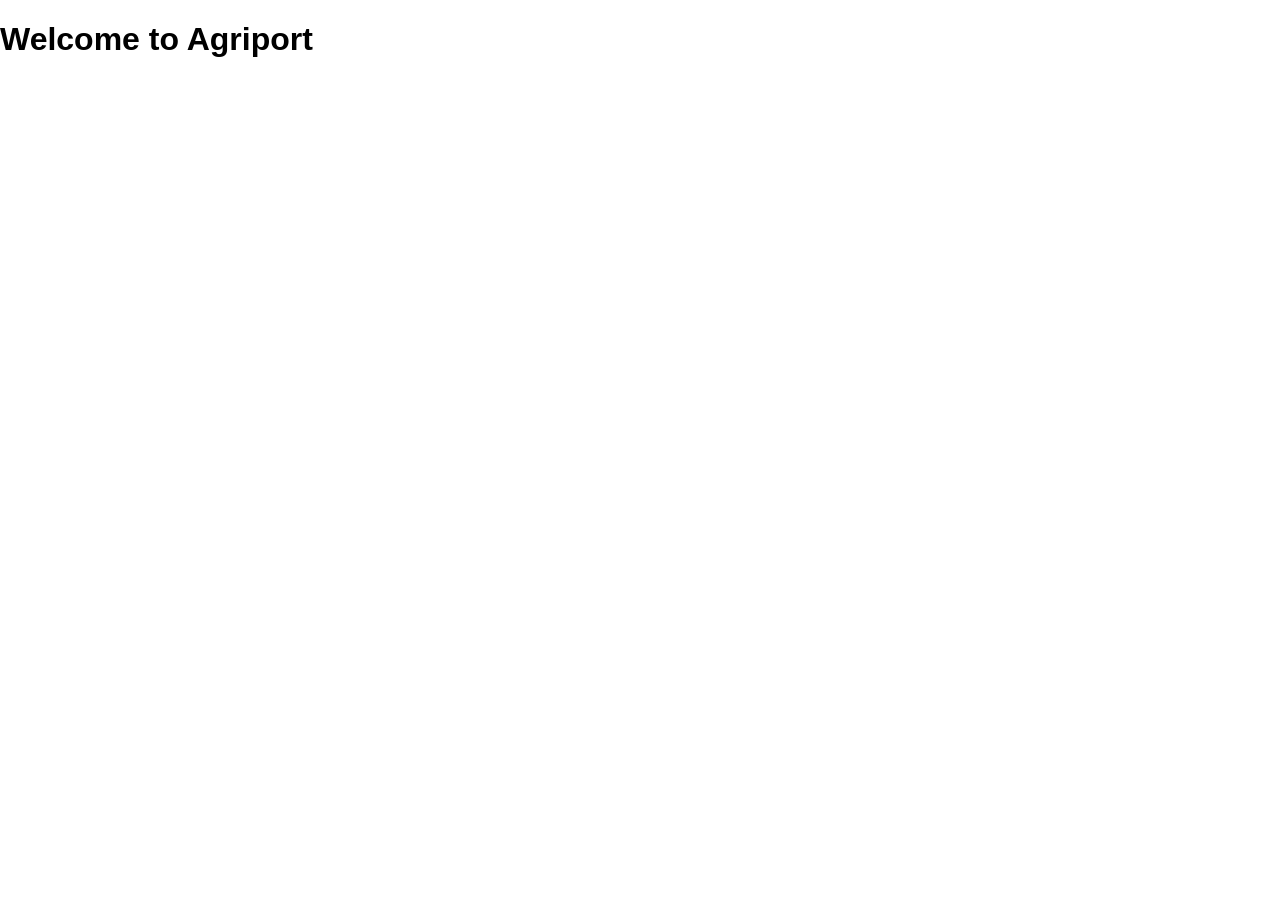
==== agriport-website/index.html @ f909845c "feat: add agriport website starter scaffold Co-authored-by: RohithSDE-dev <228146261+RohithSDE-dev@u" ====
<!doctype html>
<html lang="en">
  <head>
    <meta charset="UTF-8" />
    <meta name="viewport" content="width=device-width, initial-scale=1.0" />
    <title>Agriport Website</title>
    <link rel="stylesheet" href="css/styles.css" />
  </head>
  <body>
    <main>
      <h1>Welcome to Agriport</h1>
    </main>
    <script src="js/main.js"></script>
  </body>
</html>
---- agriport-website/css/styles.css ----
body {
  margin: 0;
  font-family: Arial, sans-serif;
}
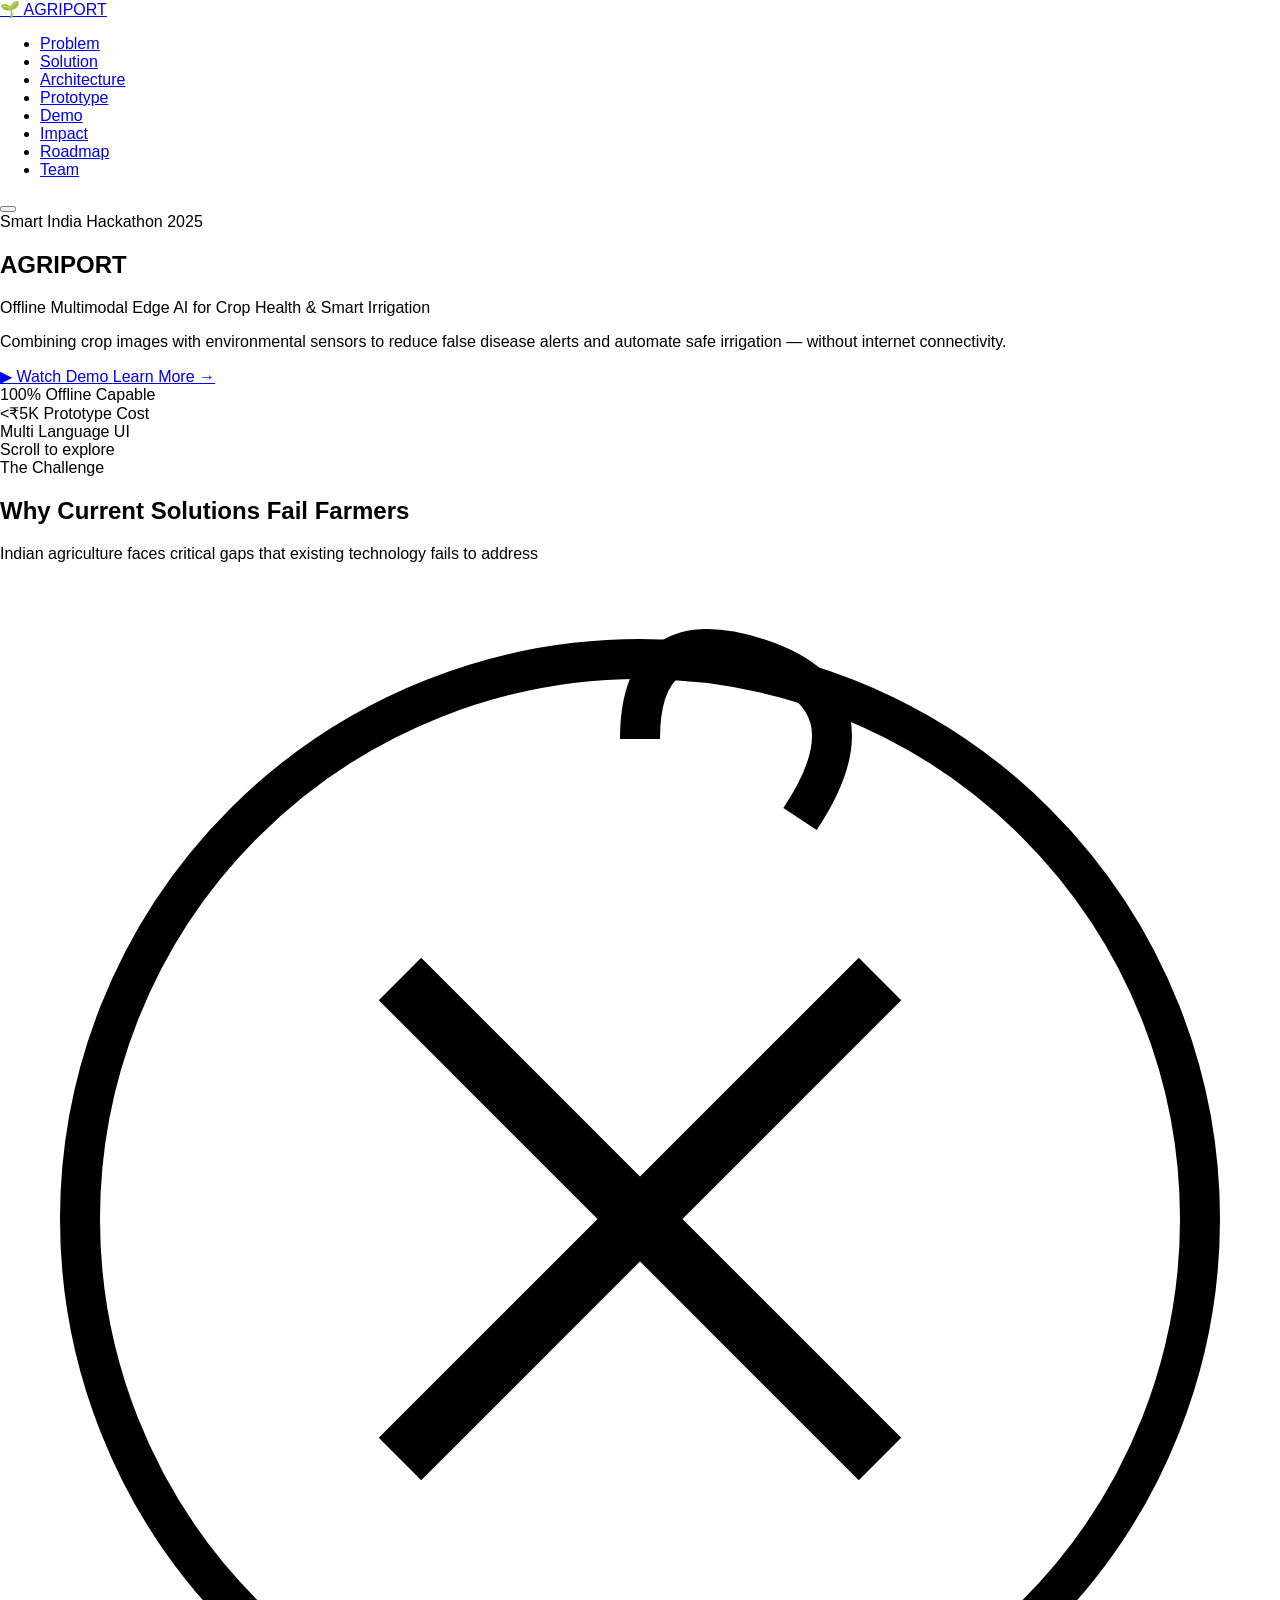
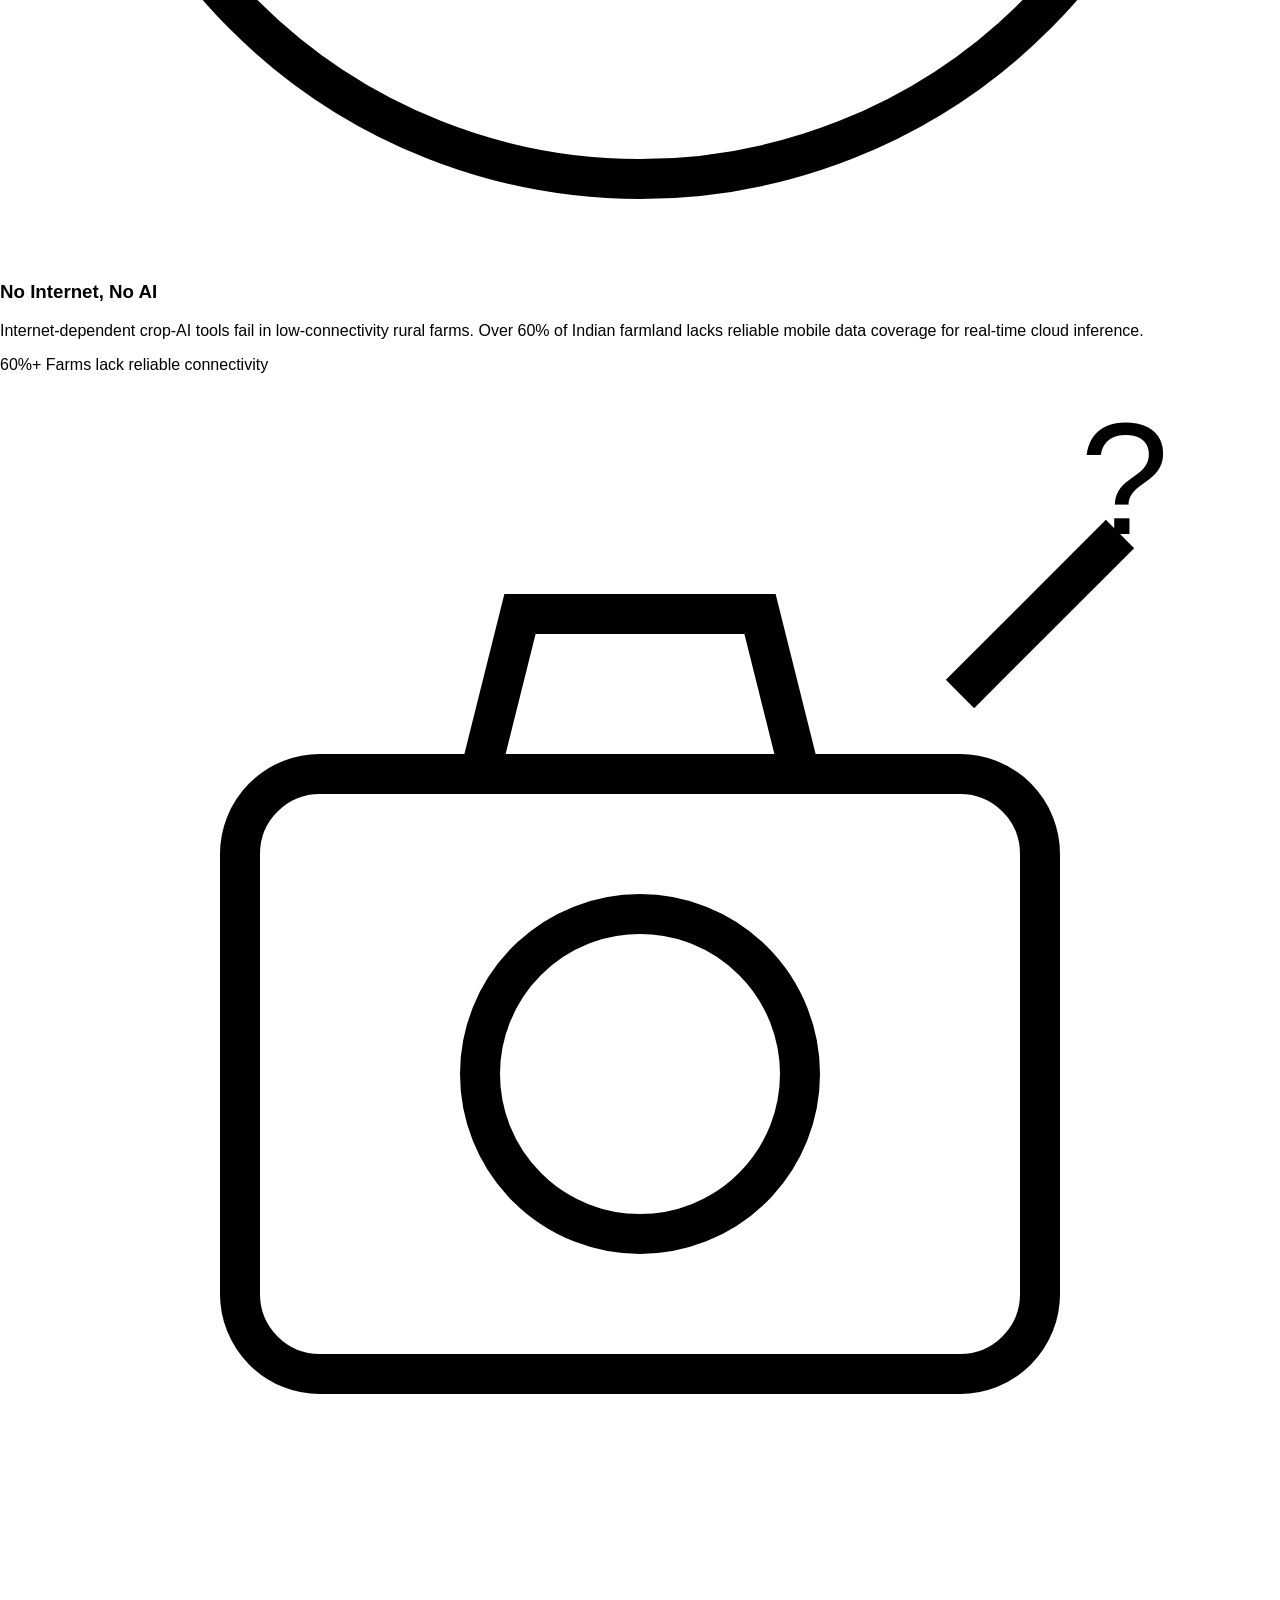
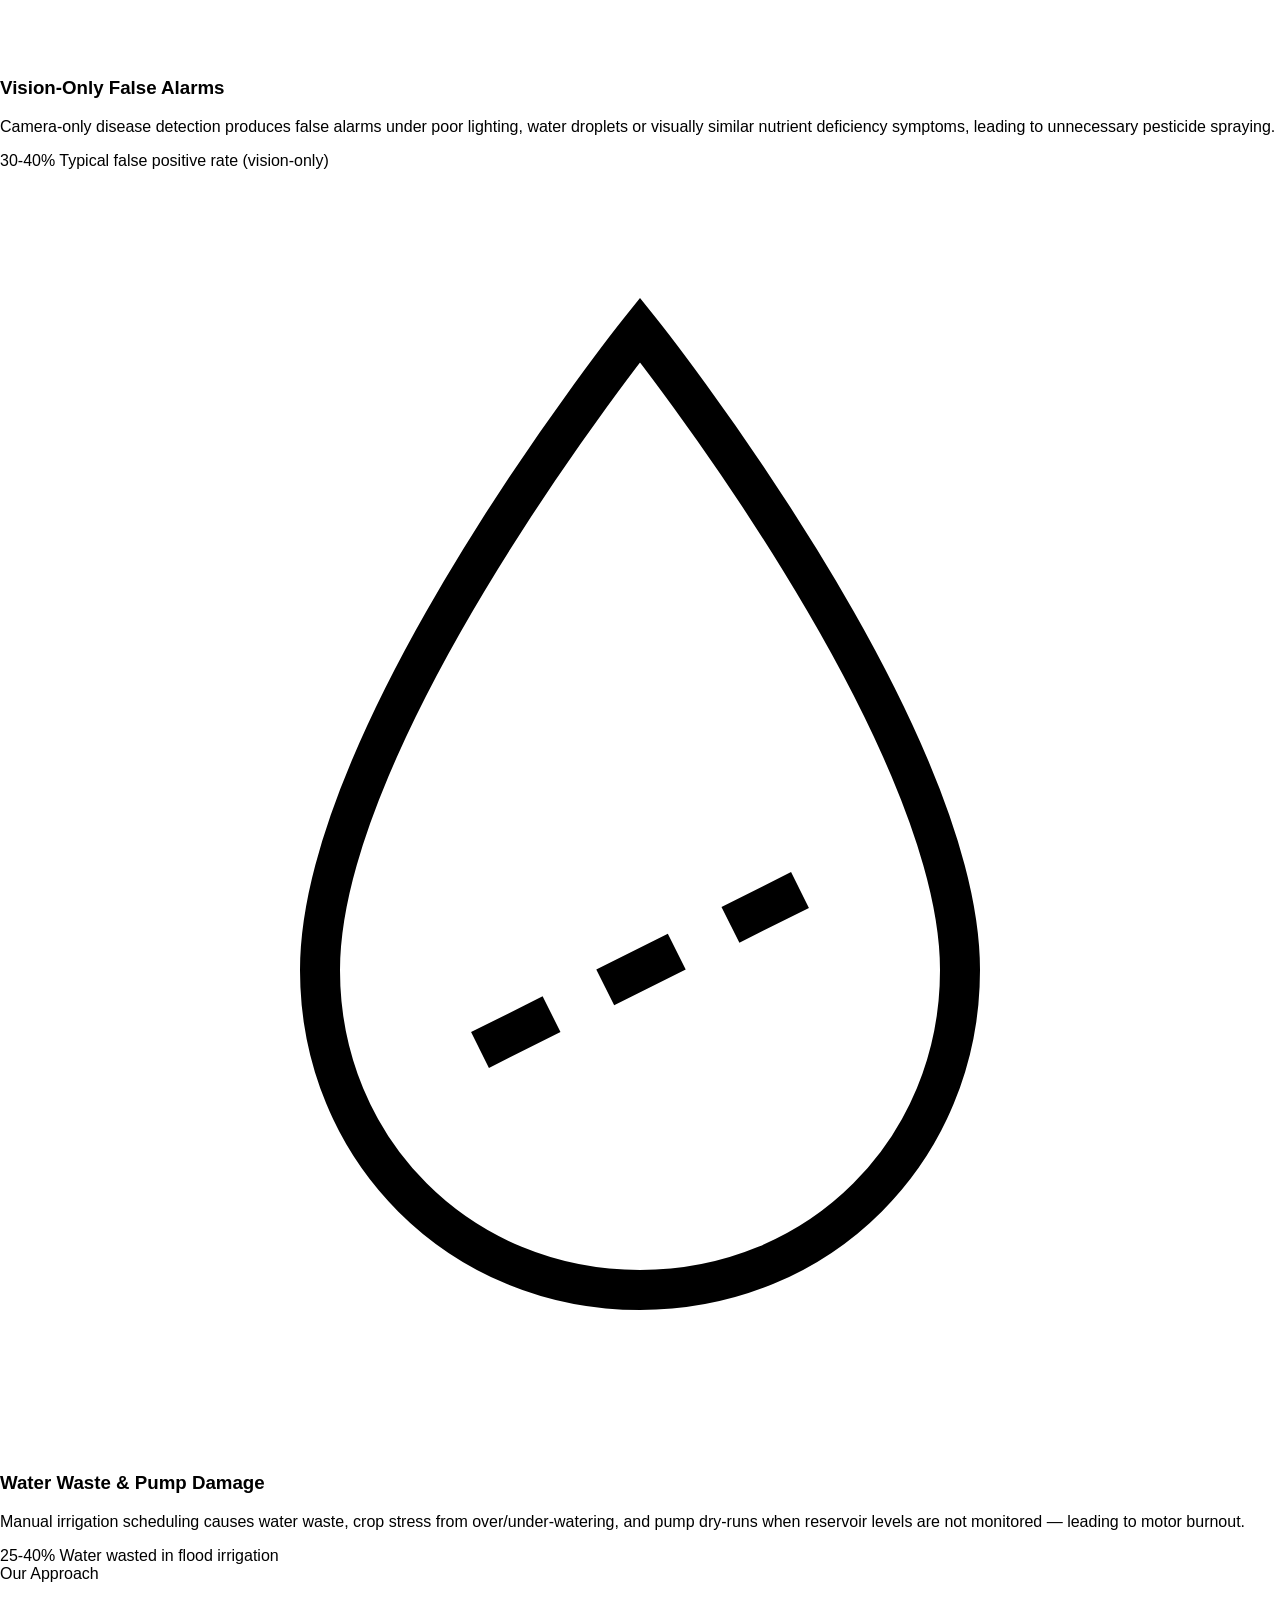
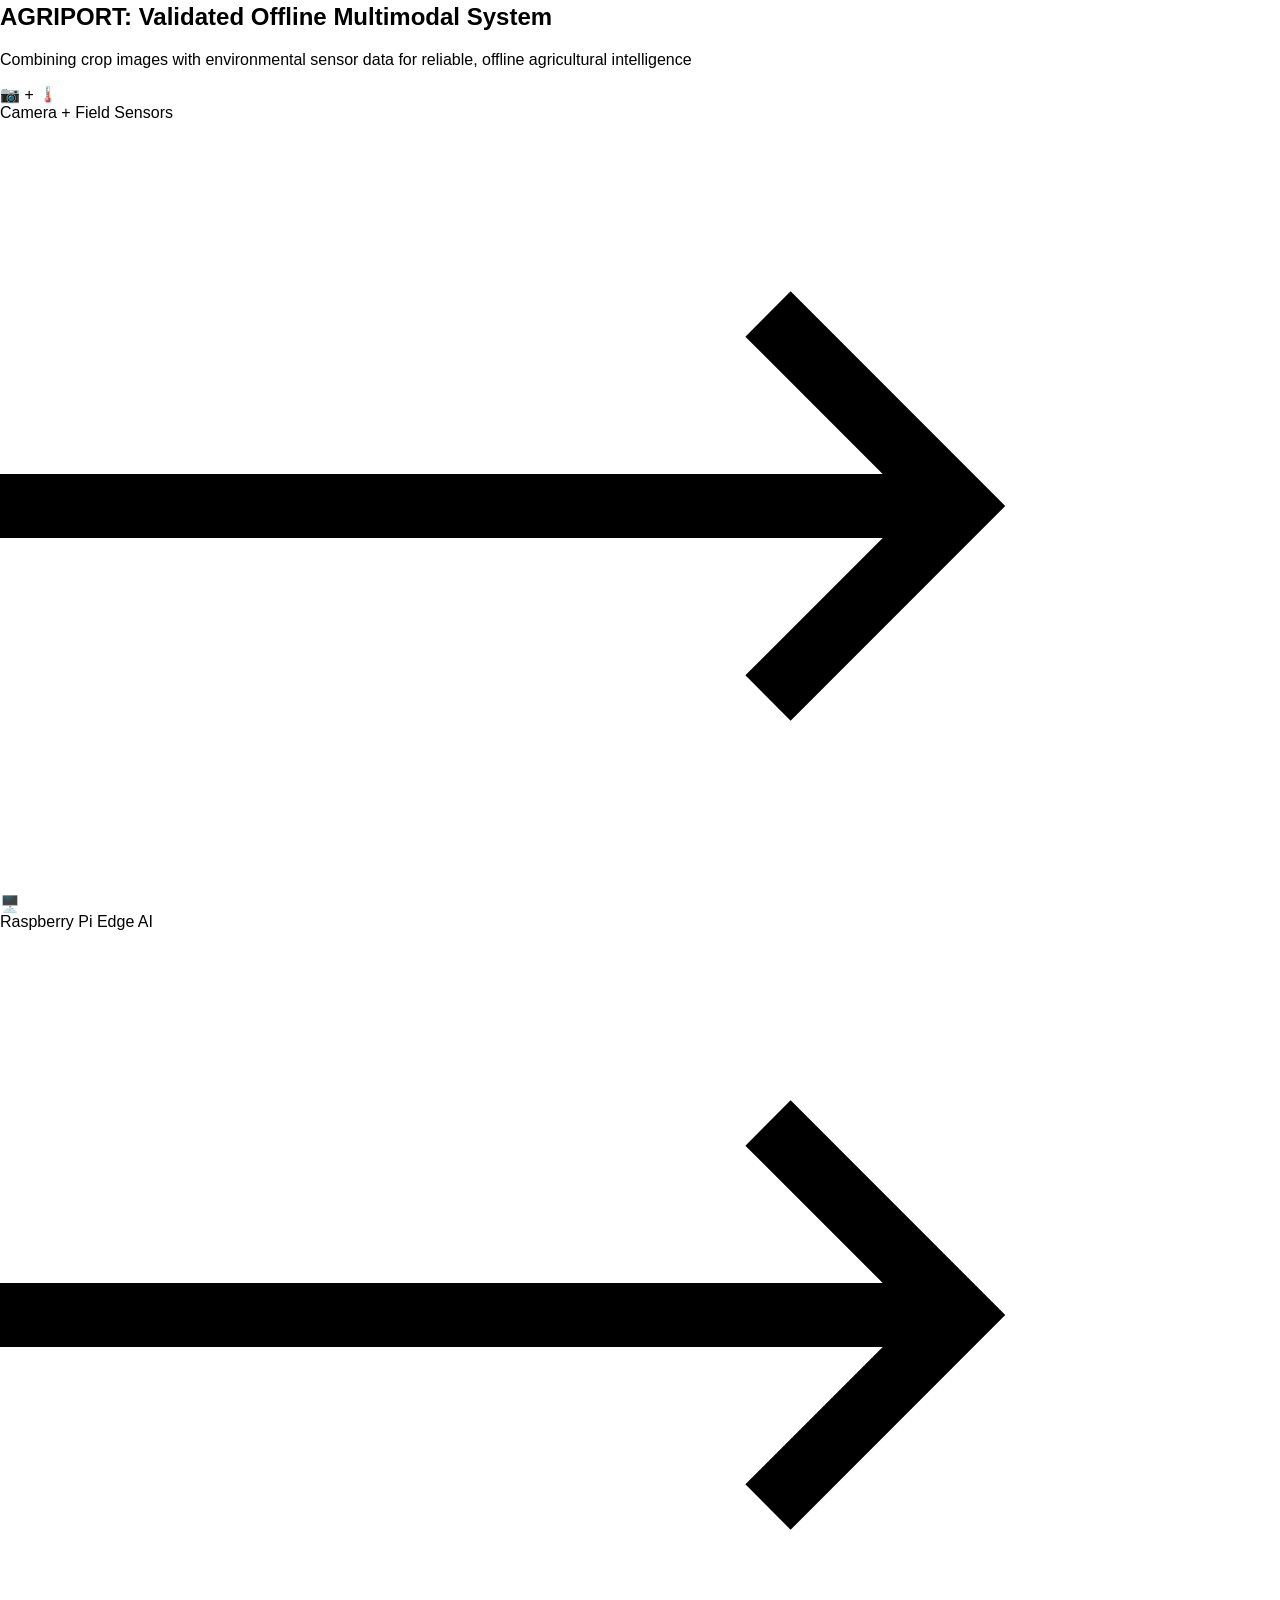
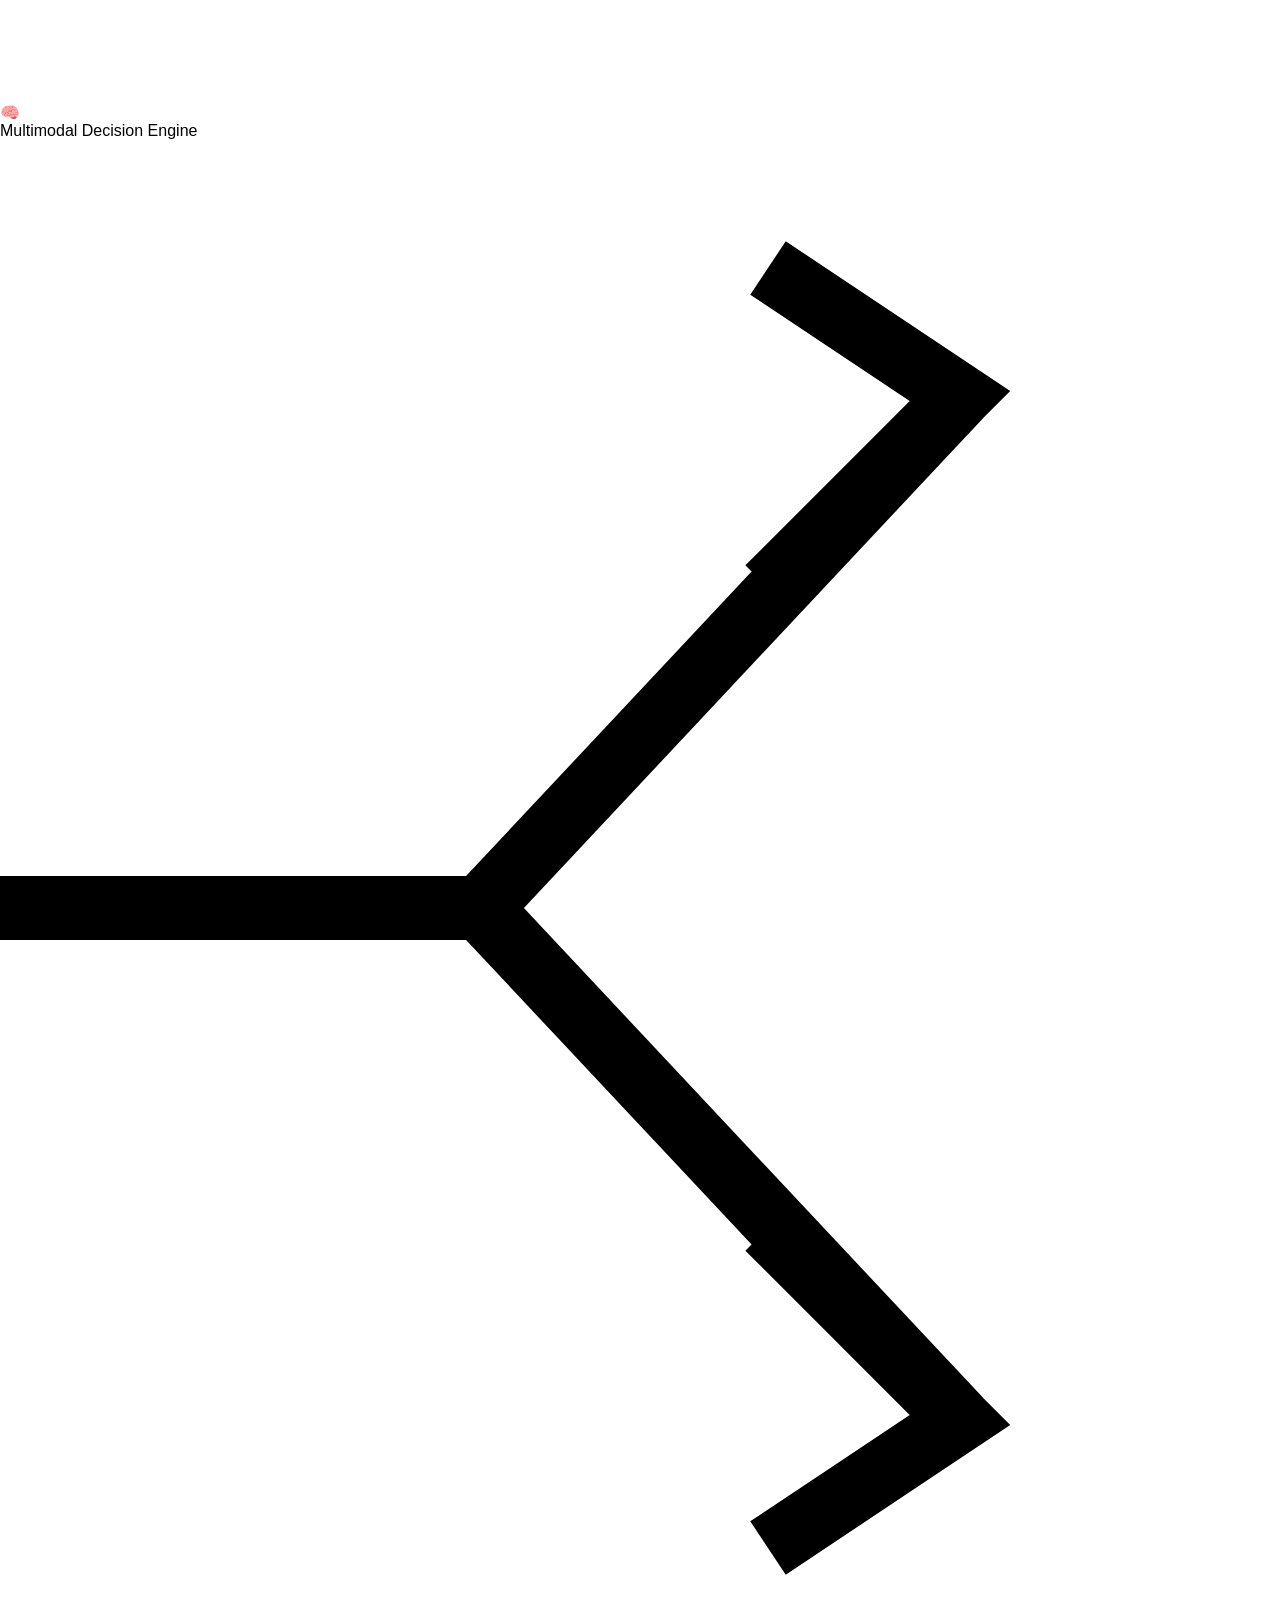
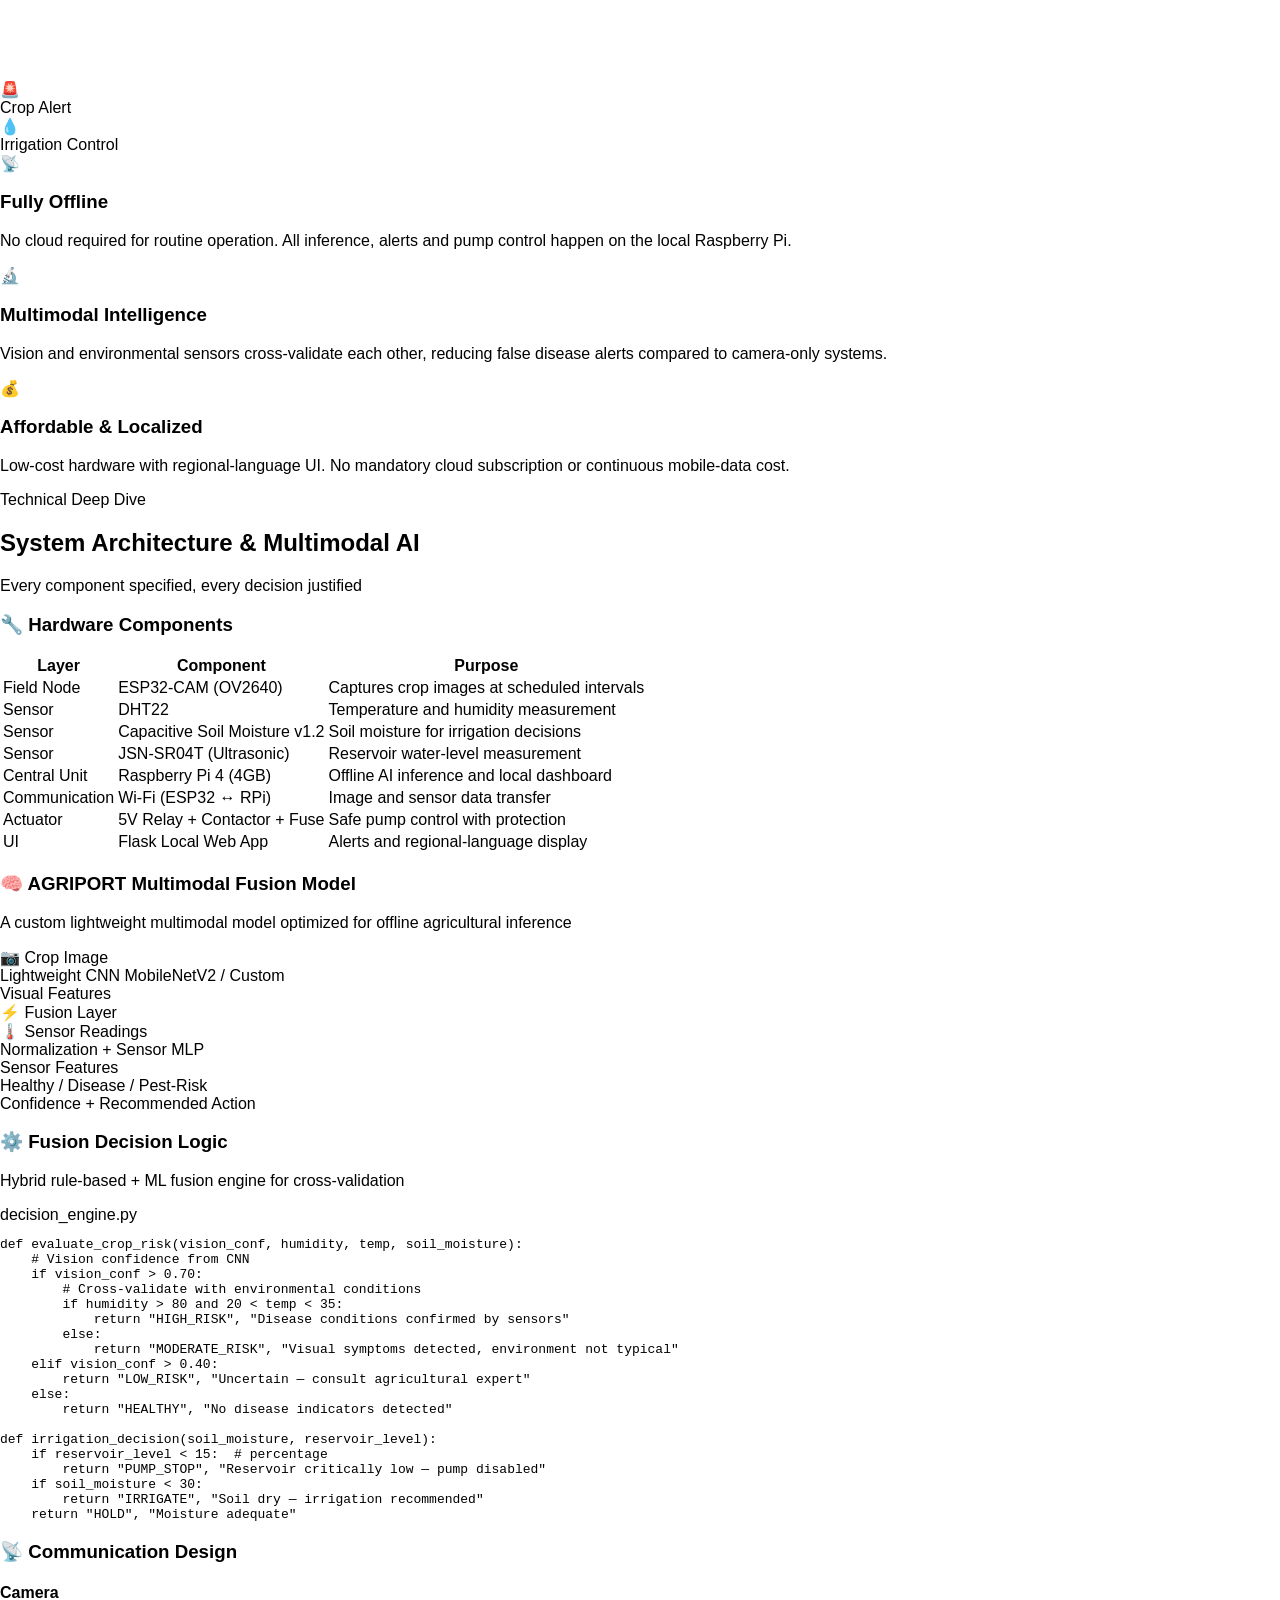
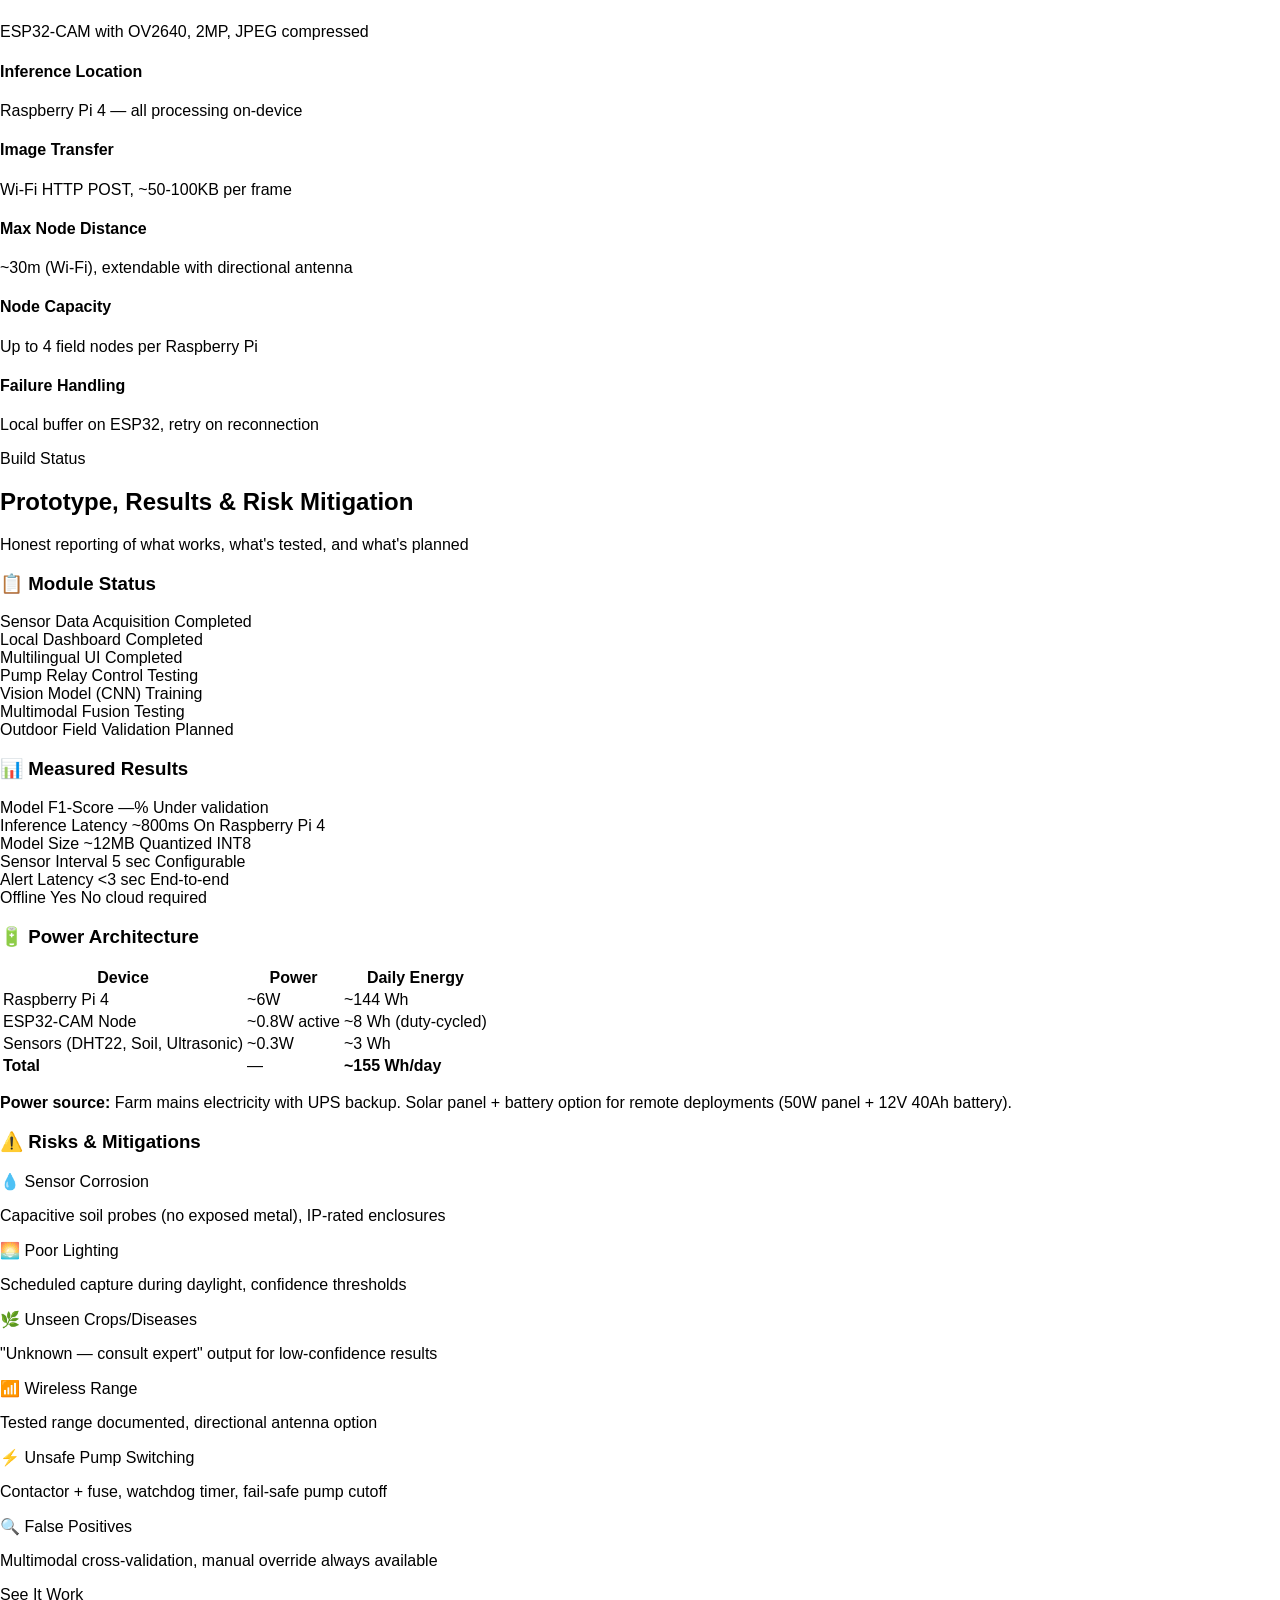
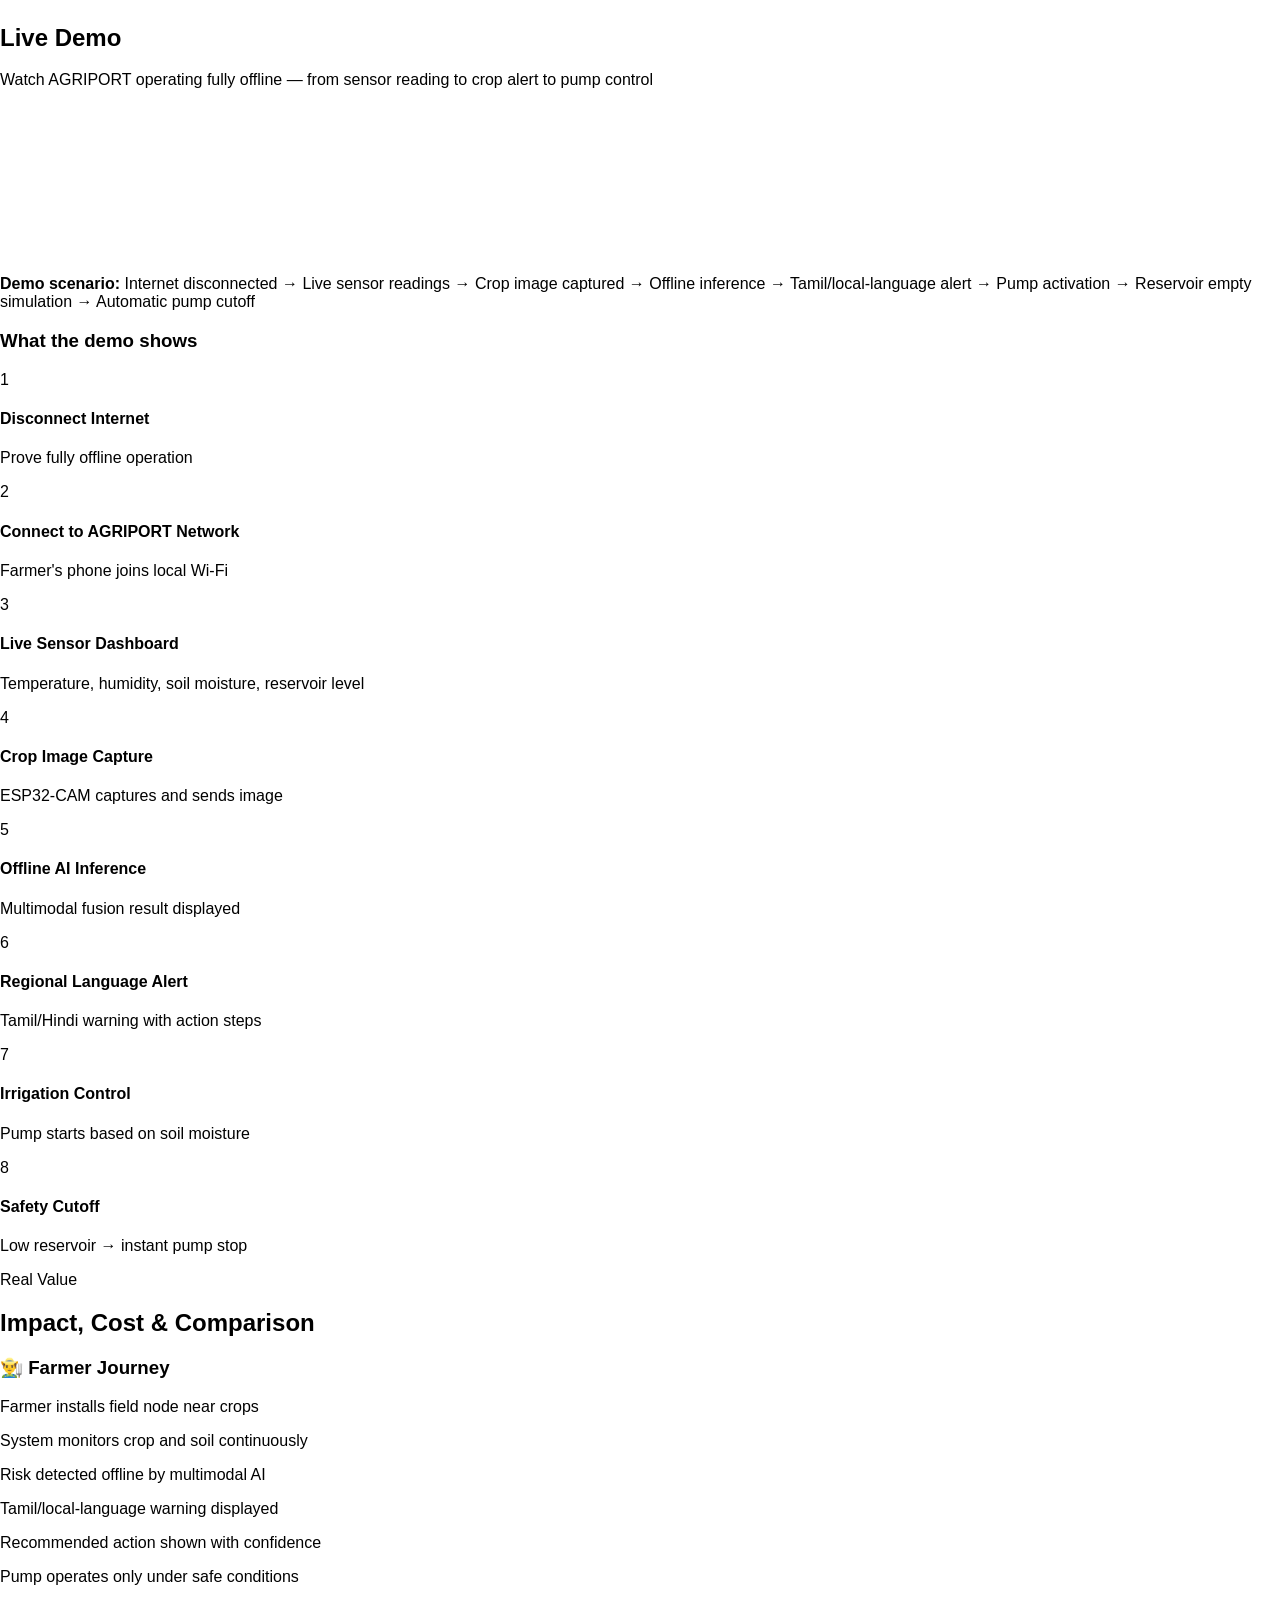
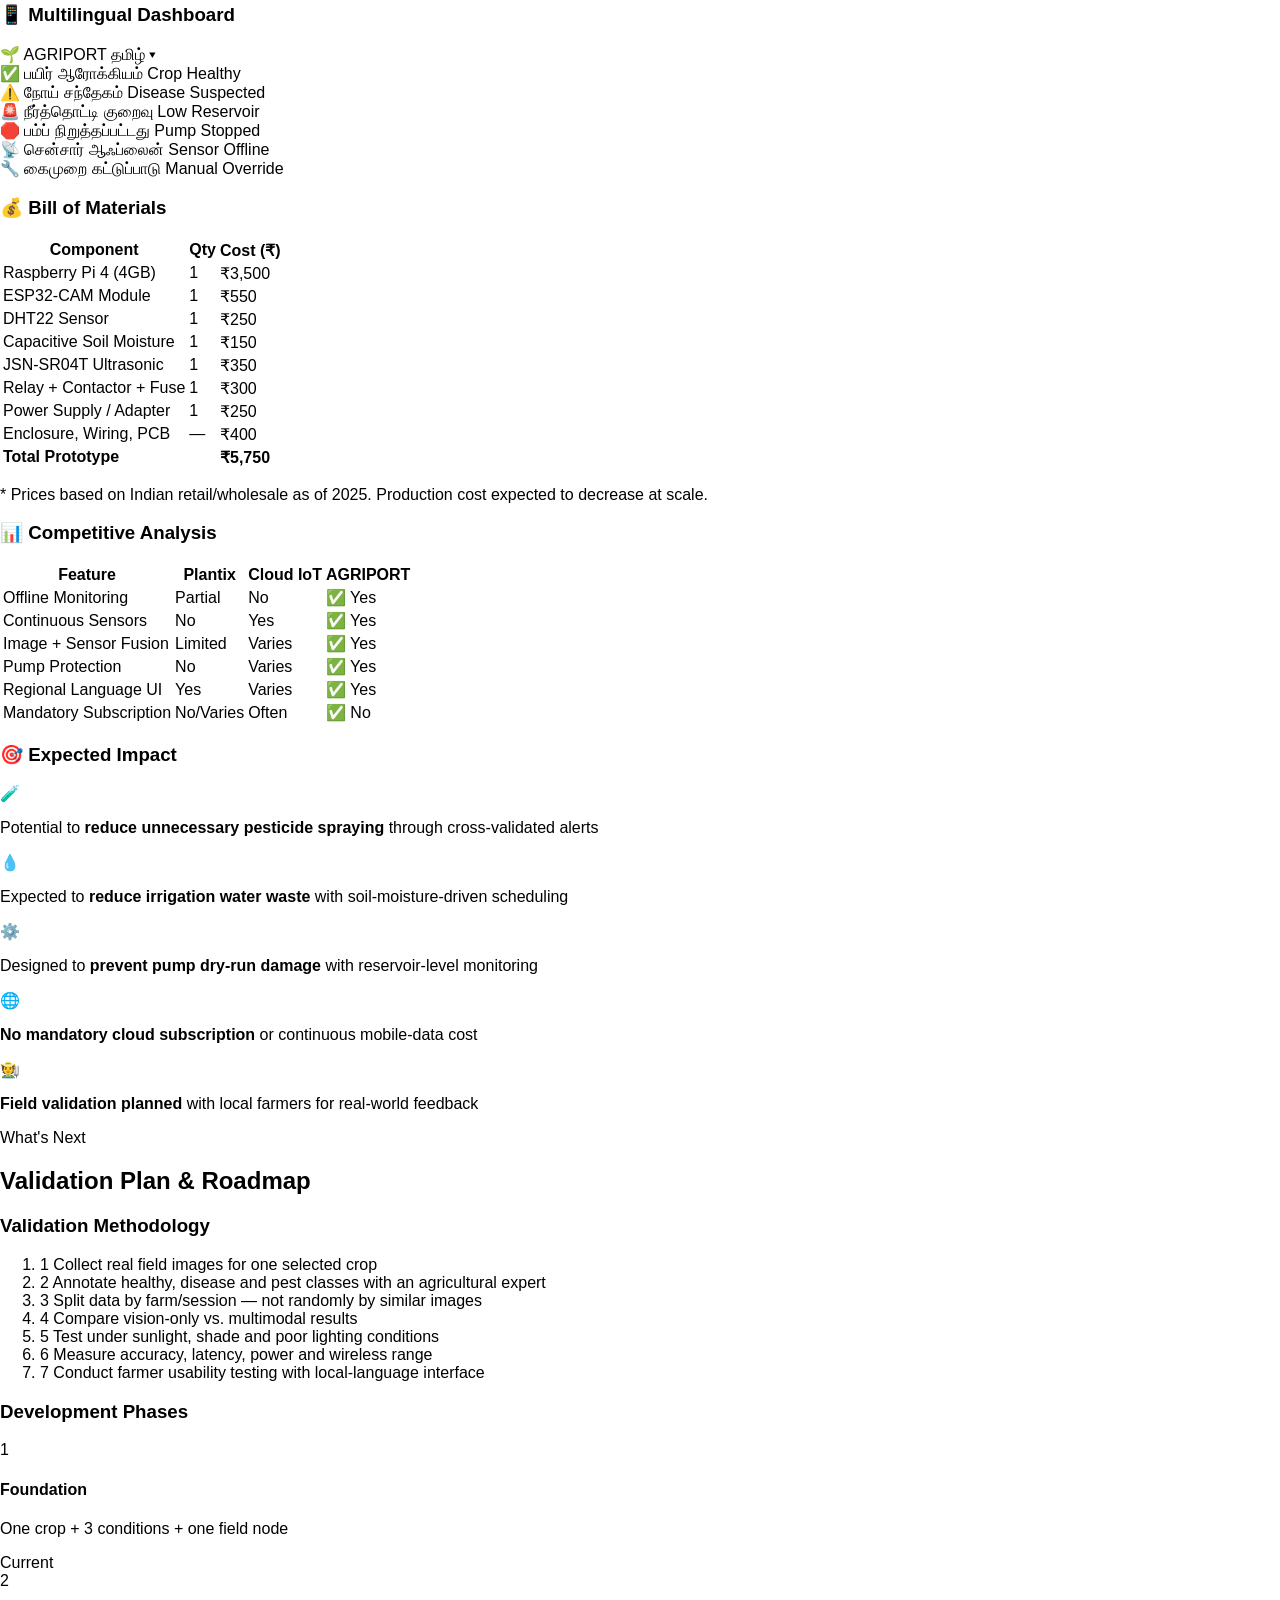
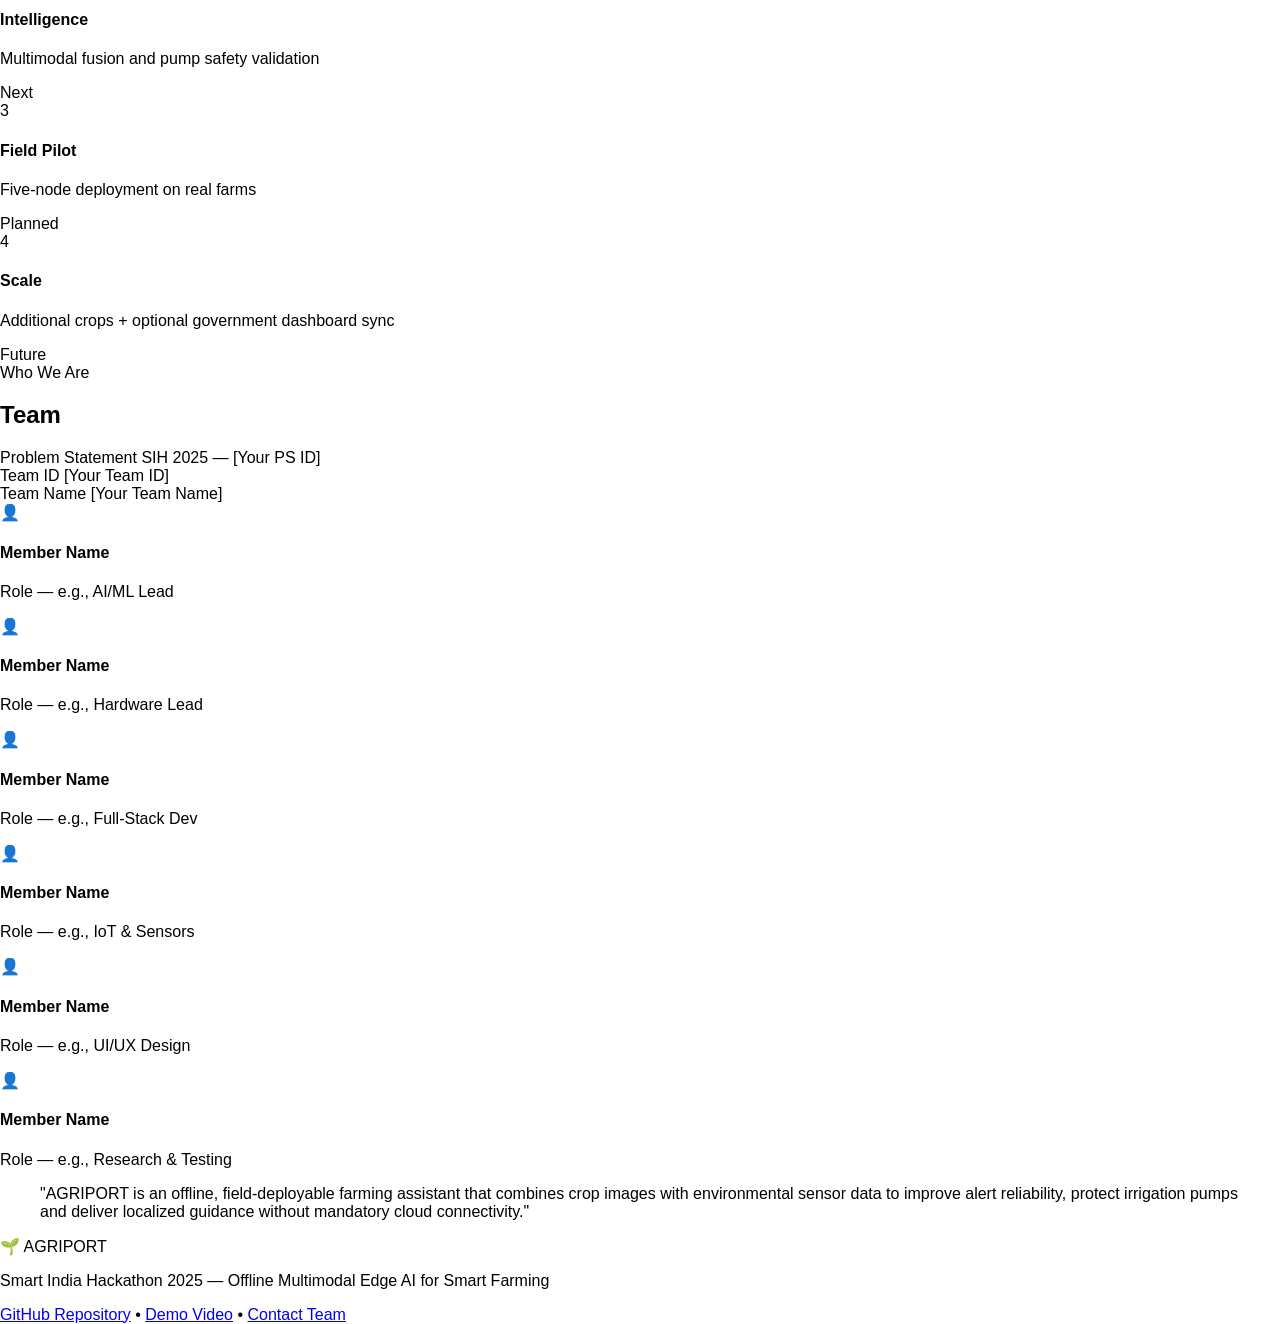
==== commit 8820f00b: "Update index.html" ====
--- a/agriport-website/index.html
+++ b/agriport-website/index.html
@@ -1,15 +1,1179 @@
-<!doctype html>
-<html lang="en">
-  <head>
-    <meta charset="UTF-8" />
-    <meta name="viewport" content="width=device-width, initial-scale=1.0" />
-    <title>Agriport Website</title>
-    <link rel="stylesheet" href="css/styles.css" />
-  </head>
-  <body>
-    <main>
-      <h1>Welcome to Agriport</h1>
-    </main>
-    <script src="js/main.js"></script>
-  </body>
-</html>
+<!DOCTYPE html>
+<html lang="en">
+<head>
+    <meta charset="UTF-8">
+    <meta name="viewport" content="width=device-width, initial-scale=1.0">
+    <title>AGRIPORT — Offline Multimodal Edge AI for Smart Farming</title>
+    <link rel="stylesheet" href="css/styles.css">
+    <link rel="preconnect" href="https://fonts.googleapis.com">
+    <link href="https://fonts.googleapis.com/css2?family=Inter:wght@300;400;500;600;700;800;900&family=JetBrains+Mono:wght@400;500;600&display=swap" rel="stylesheet">
+</head>
+<body>
+
+    <!-- ==================== NAVIGATION ==================== -->
+    <nav class="navbar" id="navbar">
+        <div class="nav-container">
+            <a href="#hero" class="nav-logo">
+                <span class="logo-icon">🌱</span>
+                <span class="logo-text">AGRIPORT</span>
+            </a>
+            <ul class="nav-links" id="navLinks">
+                <li><a href="#problem">Problem</a></li>
+                <li><a href="#solution">Solution</a></li>
+                <li><a href="#architecture">Architecture</a></li>
+                <li><a href="#prototype">Prototype</a></li>
+                <li><a href="#demo">Demo</a></li>
+                <li><a href="#impact">Impact</a></li>
+                <li><a href="#roadmap">Roadmap</a></li>
+                <li><a href="#team">Team</a></li>
+            </ul>
+            <button class="nav-toggle" id="navToggle" aria-label="Toggle menu">
+                <span></span>
+                <span></span>
+                <span></span>
+            </button>
+        </div>
+    </nav>
+
+    <!-- ==================== HERO ==================== -->
+    <section class="hero" id="hero">
+        <div class="hero-bg-animation">
+            <div class="particle" style="--delay: 0s; --x: 10%; --y: 20%"></div>
+            <div class="particle" style="--delay: 2s; --x: 80%; --y: 10%"></div>
+            <div class="particle" style="--delay: 4s; --x: 50%; --y: 70%"></div>
+            <div class="particle" style="--delay: 1s; --x: 30%; --y: 50%"></div>
+            <div class="particle" style="--delay: 3s; --x: 70%; --y: 80%"></div>
+            <div class="particle" style="--delay: 5s; --x: 90%; --y: 40%"></div>
+        </div>
+        <div class="hero-content">
+            <div class="hero-badge">Smart India Hackathon 2025</div>
+            <h1 class="hero-title">
+                <span class="title-line">AGRI</span><span class="title-highlight">PORT</span>
+            </h1>
+            <p class="hero-subtitle">
+                Offline Multimodal Edge AI for Crop Health & Smart Irrigation
+            </p>
+            <p class="hero-description">
+                Combining crop images with environmental sensors to reduce false disease
+                alerts and automate safe irrigation — without internet connectivity.
+            </p>
+            <div class="hero-actions">
+                <a href="#demo" class="btn btn-primary">
+                    <span class="btn-icon">▶</span> Watch Demo
+                </a>
+                <a href="#solution" class="btn btn-secondary">
+                    Learn More <span class="btn-arrow">→</span>
+                </a>
+            </div>
+            <div class="hero-stats">
+                <div class="stat">
+                    <span class="stat-value">100%</span>
+                    <span class="stat-label">Offline Capable</span>
+                </div>
+                <div class="stat">
+                    <span class="stat-value">&lt;₹5K</span>
+                    <span class="stat-label">Prototype Cost</span>
+                </div>
+                <div class="stat">
+                    <span class="stat-value">Multi</span>
+                    <span class="stat-label">Language UI</span>
+                </div>
+            </div>
+        </div>
+        <div class="scroll-indicator">
+            <span>Scroll to explore</span>
+            <div class="scroll-arrow"></div>
+        </div>
+    </section>
+
+    <!-- ==================== PROBLEM ==================== -->
+    <section class="section" id="problem">
+        <div class="container">
+            <div class="section-header">
+                <span class="section-tag">The Challenge</span>
+                <h2 class="section-title">Why Current Solutions Fail Farmers</h2>
+                <p class="section-desc">
+                    Indian agriculture faces critical gaps that existing technology fails to address
+                </p>
+            </div>
+            <div class="problems-grid">
+                <div class="problem-card" data-aos="fade-up">
+                    <div class="problem-icon">
+                        <svg viewBox="0 0 64 64" class="icon-svg">
+                            <circle cx="32" cy="32" r="28" fill="none" stroke="currentColor" stroke-width="2"/>
+                            <line x1="20" y1="20" x2="44" y2="44" stroke="currentColor" stroke-width="3"/>
+                            <line x1="44" y1="20" x2="20" y2="44" stroke="currentColor" stroke-width="3"/>
+                            <path d="M32 8 Q32 2 38 4 Q44 6 40 12" fill="none" stroke="currentColor" stroke-width="2"/>
+                        </svg>
+                    </div>
+                    <h3>No Internet, No AI</h3>
+                    <p>
+                        Internet-dependent crop-AI tools fail in low-connectivity rural farms.
+                        Over 60% of Indian farmland lacks reliable mobile data coverage for
+                        real-time cloud inference.
+                    </p>
+                    <div class="problem-stat">
+                        <span class="problem-stat-value">60%+</span>
+                        <span class="problem-stat-label">Farms lack reliable connectivity</span>
+                    </div>
+                </div>
+                <div class="problem-card" data-aos="fade-up" data-delay="100">
+                    <div class="problem-icon">
+                        <svg viewBox="0 0 64 64" class="icon-svg">
+                            <rect x="12" y="20" width="40" height="30" rx="4" fill="none" stroke="currentColor" stroke-width="2"/>
+                            <circle cx="32" cy="35" r="8" fill="none" stroke="currentColor" stroke-width="2"/>
+                            <path d="M26 12 L38 12 L40 20 L24 20 Z" fill="none" stroke="currentColor" stroke-width="2"/>
+                            <line x1="48" y1="16" x2="56" y2="8" stroke="currentColor" stroke-width="2"/>
+                            <text x="54" y="8" font-size="8" fill="currentColor">?</text>
+                        </svg>
+                    </div>
+                    <h3>Vision-Only False Alarms</h3>
+                    <p>
+                        Camera-only disease detection produces false alarms under poor lighting,
+                        water droplets or visually similar nutrient deficiency symptoms,
+                        leading to unnecessary pesticide spraying.
+                    </p>
+                    <div class="problem-stat">
+                        <span class="problem-stat-value">30-40%</span>
+                        <span class="problem-stat-label">Typical false positive rate (vision-only)</span>
+                    </div>
+                </div>
+                <div class="problem-card" data-aos="fade-up" data-delay="200">
+                    <div class="problem-icon">
+                        <svg viewBox="0 0 64 64" class="icon-svg">
+                            <path d="M32 8 C32 8 16 28 16 40 C16 49 23 56 32 56 C41 56 48 49 48 40 C48 28 32 8 32 8Z" fill="none" stroke="currentColor" stroke-width="2"/>
+                            <line x1="24" y1="44" x2="40" y2="36" stroke="currentColor" stroke-width="2" stroke-dasharray="4,3"/>
+                        </svg>
+                    </div>
+                    <h3>Water Waste & Pump Damage</h3>
+                    <p>
+                        Manual irrigation scheduling causes water waste, crop stress from
+                        over/under-watering, and pump dry-runs when reservoir levels are
+                        not monitored — leading to motor burnout.
+                    </p>
+                    <div class="problem-stat">
+                        <span class="problem-stat-value">25-40%</span>
+                        <span class="problem-stat-label">Water wasted in flood irrigation</span>
+                    </div>
+                </div>
+            </div>
+        </div>
+    </section>
+
+    <!-- ==================== SOLUTION ==================== -->
+    <section class="section section-dark" id="solution">
+        <div class="container">
+            <div class="section-header">
+                <span class="section-tag">Our Approach</span>
+                <h2 class="section-title">AGRIPORT: Validated Offline Multimodal System</h2>
+                <p class="section-desc">
+                    Combining crop images with environmental sensor data for reliable,
+                    offline agricultural intelligence
+                </p>
+            </div>
+
+            <!-- Pipeline Visualization -->
+            <div class="pipeline">
+                <div class="pipeline-step">
+                    <div class="pipeline-node">
+                        <span class="pipeline-emoji">📷</span>
+                        <span class="pipeline-plus">+</span>
+                        <span class="pipeline-emoji">🌡️</span>
+                    </div>
+                    <span class="pipeline-label">Camera + Field Sensors</span>
+                </div>
+                <div class="pipeline-arrow">
+                    <svg viewBox="0 0 40 24"><path d="M0 12 L30 12 M24 6 L30 12 L24 18" fill="none" stroke="currentColor" stroke-width="2"/></svg>
+                </div>
+                <div class="pipeline-step">
+                    <div class="pipeline-node">
+                        <span class="pipeline-emoji">🖥️</span>
+                    </div>
+                    <span class="pipeline-label">Raspberry Pi Edge AI</span>
+                </div>
+                <div class="pipeline-arrow">
+                    <svg viewBox="0 0 40 24"><path d="M0 12 L30 12 M24 6 L30 12 L24 18" fill="none" stroke="currentColor" stroke-width="2"/></svg>
+                </div>
+                <div class="pipeline-step">
+                    <div class="pipeline-node">
+                        <span class="pipeline-emoji">🧠</span>
+                    </div>
+                    <span class="pipeline-label">Multimodal Decision Engine</span>
+                </div>
+                <div class="pipeline-arrow pipeline-arrow-split">
+                    <svg viewBox="0 0 40 48">
+                        <path d="M0 24 L15 24 M15 24 L30 8 M24 4 L30 8 L24 14" fill="none" stroke="currentColor" stroke-width="2"/>
+                        <path d="M15 24 L30 40 M24 34 L30 40 L24 44" fill="none" stroke="currentColor" stroke-width="2"/>
+                    </svg>
+                </div>
+                <div class="pipeline-outputs">
+                    <div class="pipeline-step pipeline-output">
+                        <div class="pipeline-node node-alert">
+                            <span class="pipeline-emoji">🚨</span>
+                        </div>
+                        <span class="pipeline-label">Crop Alert</span>
+                    </div>
+                    <div class="pipeline-step pipeline-output">
+                        <div class="pipeline-node node-pump">
+                            <span class="pipeline-emoji">💧</span>
+                        </div>
+                        <span class="pipeline-label">Irrigation Control</span>
+                    </div>
+                </div>
+            </div>
+
+            <!-- USP Cards -->
+            <div class="usp-grid">
+                <div class="usp-card">
+                    <div class="usp-icon-wrapper">
+                        <div class="usp-icon">📡</div>
+                        <div class="usp-icon-ring"></div>
+                    </div>
+                    <h3>Fully Offline</h3>
+                    <p>No cloud required for routine operation. All inference, alerts
+                       and pump control happen on the local Raspberry Pi.</p>
+                </div>
+                <div class="usp-card">
+                    <div class="usp-icon-wrapper">
+                        <div class="usp-icon">🔬</div>
+                        <div class="usp-icon-ring"></div>
+                    </div>
+                    <h3>Multimodal Intelligence</h3>
+                    <p>Vision and environmental sensors cross-validate each other,
+                       reducing false disease alerts compared to camera-only systems.</p>
+                </div>
+                <div class="usp-card">
+                    <div class="usp-icon-wrapper">
+                        <div class="usp-icon">💰</div>
+                        <div class="usp-icon-ring"></div>
+                    </div>
+                    <h3>Affordable & Localized</h3>
+                    <p>Low-cost hardware with regional-language UI. No mandatory cloud
+                       subscription or continuous mobile-data cost.</p>
+                </div>
+            </div>
+        </div>
+    </section>
+
+    <!-- ==================== ARCHITECTURE ==================== -->
+    <section class="section" id="architecture">
+        <div class="container">
+            <div class="section-header">
+                <span class="section-tag">Technical Deep Dive</span>
+                <h2 class="section-title">System Architecture & Multimodal AI</h2>
+                <p class="section-desc">
+                    Every component specified, every decision justified
+                </p>
+            </div>
+
+            <!-- Component Table -->
+            <div class="arch-block">
+                <h3 class="arch-subtitle">
+                    <span class="arch-icon">🔧</span> Hardware Components
+                </h3>
+                <div class="table-wrapper">
+                    <table class="spec-table">
+                        <thead>
+                            <tr>
+                                <th>Layer</th>
+                                <th>Component</th>
+                                <th>Purpose</th>
+                            </tr>
+                        </thead>
+                        <tbody>
+                            <tr>
+                                <td><span class="layer-badge field">Field Node</span></td>
+                                <td>ESP32-CAM (OV2640)</td>
+                                <td>Captures crop images at scheduled intervals</td>
+                            </tr>
+                            <tr>
+                                <td><span class="layer-badge sensor">Sensor</span></td>
+                                <td>DHT22</td>
+                                <td>Temperature and humidity measurement</td>
+                            </tr>
+                            <tr>
+                                <td><span class="layer-badge sensor">Sensor</span></td>
+                                <td>Capacitive Soil Moisture v1.2</td>
+                                <td>Soil moisture for irrigation decisions</td>
+                            </tr>
+                            <tr>
+                                <td><span class="layer-badge sensor">Sensor</span></td>
+                                <td>JSN-SR04T (Ultrasonic)</td>
+                                <td>Reservoir water-level measurement</td>
+                            </tr>
+                            <tr>
+                                <td><span class="layer-badge central">Central Unit</span></td>
+                                <td>Raspberry Pi 4 (4GB)</td>
+                                <td>Offline AI inference and local dashboard</td>
+                            </tr>
+                            <tr>
+                                <td><span class="layer-badge comm">Communication</span></td>
+                                <td>Wi-Fi (ESP32 ↔ RPi)</td>
+                                <td>Image and sensor data transfer</td>
+                            </tr>
+                            <tr>
+                                <td><span class="layer-badge actuator">Actuator</span></td>
+                                <td>5V Relay + Contactor + Fuse</td>
+                                <td>Safe pump control with protection</td>
+                            </tr>
+                            <tr>
+                                <td><span class="layer-badge ui">UI</span></td>
+                                <td>Flask Local Web App</td>
+                                <td>Alerts and regional-language display</td>
+                            </tr>
+                        </tbody>
+                    </table>
+                </div>
+            </div>
+
+            <!-- AI Architecture -->
+            <div class="arch-block">
+                <h3 class="arch-subtitle">
+                    <span class="arch-icon">🧠</span> AGRIPORT Multimodal Fusion Model
+                </h3>
+                <p class="arch-description">
+                    A custom lightweight multimodal model optimized for offline agricultural inference
+                </p>
+                <div class="fusion-diagram">
+                    <div class="fusion-branch vision-branch">
+                        <div class="fusion-node input-node">
+                            <span class="node-icon">📷</span>
+                            <span>Crop Image</span>
+                        </div>
+                        <div class="fusion-connector"></div>
+                        <div class="fusion-node process-node">
+                            <span>Lightweight CNN</span>
+                            <span class="node-detail">MobileNetV2 / Custom</span>
+                        </div>
+                        <div class="fusion-connector"></div>
+                        <div class="fusion-node feature-node">
+                            <span>Visual Features</span>
+                        </div>
+                    </div>
+                    <div class="fusion-merge">
+                        <div class="merge-node">
+                            <span class="merge-icon">⚡</span>
+                            <span>Fusion Layer</span>
+                        </div>
+                    </div>
+                    <div class="fusion-branch sensor-branch">
+                        <div class="fusion-node input-node">
+                            <span class="node-icon">🌡️</span>
+                            <span>Sensor Readings</span>
+                        </div>
+                        <div class="fusion-connector"></div>
+                        <div class="fusion-node process-node">
+                            <span>Normalization</span>
+                            <span class="node-detail">+ Sensor MLP</span>
+                        </div>
+                        <div class="fusion-connector"></div>
+                        <div class="fusion-node feature-node">
+                            <span>Sensor Features</span>
+                        </div>
+                    </div>
+                    <div class="fusion-output">
+                        <div class="fusion-connector vertical"></div>
+                        <div class="fusion-node output-node">
+                            <span>Healthy / Disease / Pest-Risk</span>
+                        </div>
+                        <div class="fusion-connector vertical"></div>
+                        <div class="fusion-node action-node">
+                            <span>Confidence + Recommended Action</span>
+                        </div>
+                    </div>
+                </div>
+            </div>
+
+            <!-- Fusion Logic -->
+            <div class="arch-block">
+                <h3 class="arch-subtitle">
+                    <span class="arch-icon">⚙️</span> Fusion Decision Logic
+                </h3>
+                <p class="arch-description">
+                    Hybrid rule-based + ML fusion engine for cross-validation
+                </p>
+                <div class="code-block">
+                    <div class="code-header">
+                        <span class="code-dot red"></span>
+                        <span class="code-dot yellow"></span>
+                        <span class="code-dot green"></span>
+                        <span class="code-title">decision_engine.py</span>
+                    </div>
+<pre><code><span class="code-keyword">def</span> <span class="code-func">evaluate_crop_risk</span>(vision_conf, humidity, temp, soil_moisture):
+    <span class="code-comment"># Vision confidence from CNN</span>
+    <span class="code-keyword">if</span> vision_conf > <span class="code-number">0.70</span>:
+        <span class="code-comment"># Cross-validate with environmental conditions</span>
+        <span class="code-keyword">if</span> humidity > <span class="code-number">80</span> <span class="code-keyword">and</span> <span class="code-number">20</span> < temp < <span class="code-number">35</span>:
+            <span class="code-keyword">return</span> <span class="code-string">"HIGH_RISK"</span>, <span class="code-string">"Disease conditions confirmed by sensors"</span>
+        <span class="code-keyword">else</span>:
+            <span class="code-keyword">return</span> <span class="code-string">"MODERATE_RISK"</span>, <span class="code-string">"Visual symptoms detected, environment not typical"</span>
+    <span class="code-keyword">elif</span> vision_conf > <span class="code-number">0.40</span>:
+        <span class="code-keyword">return</span> <span class="code-string">"LOW_RISK"</span>, <span class="code-string">"Uncertain — consult agricultural expert"</span>
+    <span class="code-keyword">else</span>:
+        <span class="code-keyword">return</span> <span class="code-string">"HEALTHY"</span>, <span class="code-string">"No disease indicators detected"</span>
+
+<span class="code-keyword">def</span> <span class="code-func">irrigation_decision</span>(soil_moisture, reservoir_level):
+    <span class="code-keyword">if</span> reservoir_level < <span class="code-number">15</span>:  <span class="code-comment"># percentage</span>
+        <span class="code-keyword">return</span> <span class="code-string">"PUMP_STOP"</span>, <span class="code-string">"Reservoir critically low — pump disabled"</span>
+    <span class="code-keyword">if</span> soil_moisture < <span class="code-number">30</span>:
+        <span class="code-keyword">return</span> <span class="code-string">"IRRIGATE"</span>, <span class="code-string">"Soil dry — irrigation recommended"</span>
+    <span class="code-keyword">return</span> <span class="code-string">"HOLD"</span>, <span class="code-string">"Moisture adequate"</span></code></pre>
+                </div>
+            </div>
+
+            <!-- Communication Architecture -->
+            <div class="arch-block">
+                <h3 class="arch-subtitle">
+                    <span class="arch-icon">📡</span> Communication Design
+                </h3>
+                <div class="comm-grid">
+                    <div class="comm-card">
+                        <h4>Camera</h4>
+                        <p>ESP32-CAM with OV2640, 2MP, JPEG compressed</p>
+                    </div>
+                    <div class="comm-card">
+                        <h4>Inference Location</h4>
+                        <p>Raspberry Pi 4 — all processing on-device</p>
+                    </div>
+                    <div class="comm-card">
+                        <h4>Image Transfer</h4>
+                        <p>Wi-Fi HTTP POST, ~50-100KB per frame</p>
+                    </div>
+                    <div class="comm-card">
+                        <h4>Max Node Distance</h4>
+                        <p>~30m (Wi-Fi), extendable with directional antenna</p>
+                    </div>
+                    <div class="comm-card">
+                        <h4>Node Capacity</h4>
+                        <p>Up to 4 field nodes per Raspberry Pi</p>
+                    </div>
+                    <div class="comm-card">
+                        <h4>Failure Handling</h4>
+                        <p>Local buffer on ESP32, retry on reconnection</p>
+                    </div>
+                </div>
+            </div>
+        </div>
+    </section>
+
+    <!-- ==================== PROTOTYPE ==================== -->
+    <section class="section section-dark" id="prototype">
+        <div class="container">
+            <div class="section-header">
+                <span class="section-tag">Build Status</span>
+                <h2 class="section-title">Prototype, Results & Risk Mitigation</h2>
+                <p class="section-desc">
+                    Honest reporting of what works, what's tested, and what's planned
+                </p>
+            </div>
+
+            <div class="proto-grid">
+                <!-- Module Status -->
+                <div class="proto-block">
+                    <h3 class="proto-subtitle">
+                        <span class="proto-icon">📋</span> Module Status
+                    </h3>
+                    <div class="status-table">
+                        <div class="status-row">
+                            <span class="status-module">Sensor Data Acquisition</span>
+                            <span class="status-badge completed">Completed</span>
+                        </div>
+                        <div class="status-row">
+                            <span class="status-module">Local Dashboard</span>
+                            <span class="status-badge completed">Completed</span>
+                        </div>
+                        <div class="status-row">
+                            <span class="status-module">Multilingual UI</span>
+                            <span class="status-badge completed">Completed</span>
+                        </div>
+                        <div class="status-row">
+                            <span class="status-module">Pump Relay Control</span>
+                            <span class="status-badge testing">Testing</span>
+                        </div>
+                        <div class="status-row">
+                            <span class="status-module">Vision Model (CNN)</span>
+                            <span class="status-badge testing">Training</span>
+                        </div>
+                        <div class="status-row">
+                            <span class="status-module">Multimodal Fusion</span>
+                            <span class="status-badge testing">Testing</span>
+                        </div>
+                        <div class="status-row">
+                            <span class="status-module">Outdoor Field Validation</span>
+                            <span class="status-badge planned">Planned</span>
+                        </div>
+                    </div>
+                </div>
+
+                <!-- Technical Measurements -->
+                <div class="proto-block">
+                    <h3 class="proto-subtitle">
+                        <span class="proto-icon">📊</span> Measured Results
+                    </h3>
+                    <div class="metrics-grid">
+                        <div class="metric-card">
+                            <span class="metric-label">Model F1-Score</span>
+                            <span class="metric-value">—%</span>
+                            <span class="metric-note">Under validation</span>
+                        </div>
+                        <div class="metric-card">
+                            <span class="metric-label">Inference Latency</span>
+                            <span class="metric-value">~800ms</span>
+                            <span class="metric-note">On Raspberry Pi 4</span>
+                        </div>
+                        <div class="metric-card">
+                            <span class="metric-label">Model Size</span>
+                            <span class="metric-value">~12MB</span>
+                            <span class="metric-note">Quantized INT8</span>
+                        </div>
+                        <div class="metric-card">
+                            <span class="metric-label">Sensor Interval</span>
+                            <span class="metric-value">5 sec</span>
+                            <span class="metric-note">Configurable</span>
+                        </div>
+                        <div class="metric-card">
+                            <span class="metric-label">Alert Latency</span>
+                            <span class="metric-value">&lt;3 sec</span>
+                            <span class="metric-note">End-to-end</span>
+                        </div>
+                        <div class="metric-card">
+                            <span class="metric-label">Offline</span>
+                            <span class="metric-value">Yes</span>
+                            <span class="metric-note">No cloud required</span>
+                        </div>
+                    </div>
+                </div>
+
+                <!-- Power Plan -->
+                <div class="proto-block">
+                    <h3 class="proto-subtitle">
+                        <span class="proto-icon">🔋</span> Power Architecture
+                    </h3>
+                    <div class="table-wrapper">
+                        <table class="spec-table compact">
+                            <thead>
+                                <tr>
+                                    <th>Device</th>
+                                    <th>Power</th>
+                                    <th>Daily Energy</th>
+                                </tr>
+                            </thead>
+                            <tbody>
+                                <tr>
+                                    <td>Raspberry Pi 4</td>
+                                    <td>~6W</td>
+                                    <td>~144 Wh</td>
+                                </tr>
+                                <tr>
+                                    <td>ESP32-CAM Node</td>
+                                    <td>~0.8W active</td>
+                                    <td>~8 Wh (duty-cycled)</td>
+                                </tr>
+                                <tr>
+                                    <td>Sensors (DHT22, Soil, Ultrasonic)</td>
+                                    <td>~0.3W</td>
+                                    <td>~3 Wh</td>
+                                </tr>
+                                <tr class="total-row">
+                                    <td><strong>Total</strong></td>
+                                    <td>—</td>
+                                    <td><strong>~155 Wh/day</strong></td>
+                                </tr>
+                            </tbody>
+                        </table>
+                    </div>
+                    <p class="power-note">
+                        <strong>Power source:</strong> Farm mains electricity with UPS backup.
+                        Solar panel + battery option for remote deployments (50W panel + 12V 40Ah battery).
+                    </p>
+                </div>
+
+                <!-- Risk Mitigation -->
+                <div class="proto-block full-width">
+                    <h3 class="proto-subtitle">
+                        <span class="proto-icon">⚠️</span> Risks & Mitigations
+                    </h3>
+                    <div class="risk-grid">
+                        <div class="risk-card">
+                            <div class="risk-header">
+                                <span class="risk-icon">💧</span>
+                                <span>Sensor Corrosion</span>
+                            </div>
+                            <p class="risk-mitigation">Capacitive soil probes (no exposed metal), IP-rated enclosures</p>
+                        </div>
+                        <div class="risk-card">
+                            <div class="risk-header">
+                                <span class="risk-icon">🌅</span>
+                                <span>Poor Lighting</span>
+                            </div>
+                            <p class="risk-mitigation">Scheduled capture during daylight, confidence thresholds</p>
+                        </div>
+                        <div class="risk-card">
+                            <div class="risk-header">
+                                <span class="risk-icon">🌿</span>
+                                <span>Unseen Crops/Diseases</span>
+                            </div>
+                            <p class="risk-mitigation">"Unknown — consult expert" output for low-confidence results</p>
+                        </div>
+                        <div class="risk-card">
+                            <div class="risk-header">
+                                <span class="risk-icon">📶</span>
+                                <span>Wireless Range</span>
+                            </div>
+                            <p class="risk-mitigation">Tested range documented, directional antenna option</p>
+                        </div>
+                        <div class="risk-card">
+                            <div class="risk-header">
+                                <span class="risk-icon">⚡</span>
+                                <span>Unsafe Pump Switching</span>
+                            </div>
+                            <p class="risk-mitigation">Contactor + fuse, watchdog timer, fail-safe pump cutoff</p>
+                        </div>
+                        <div class="risk-card">
+                            <div class="risk-header">
+                                <span class="risk-icon">🔍</span>
+                                <span>False Positives</span>
+                            </div>
+                            <p class="risk-mitigation">Multimodal cross-validation, manual override always available</p>
+                        </div>
+                    </div>
+                </div>
+            </div>
+        </div>
+    </section>
+
+    <!-- ==================== DEMO VIDEO ==================== -->
+    <section class="section" id="demo">
+        <div class="container">
+            <div class="section-header">
+                <span class="section-tag">See It Work</span>
+                <h2 class="section-title">Live Demo</h2>
+                <p class="section-desc">
+                    Watch AGRIPORT operating fully offline — from sensor reading to crop alert to pump control
+                </p>
+            </div>
+            <div class="video-container">
+                <div class="video-wrapper">
+                    <!-- ========================================= -->
+                    <!-- REPLACE the src URL with your video link   -->
+                    <!-- YouTube: https://www.youtube.com/embed/VIDEO_ID -->
+                    <!-- Drive: Use embeddable link                 -->
+                    <!-- ========================================= -->
+                    <iframe
+                        src="https://www.youtube.com/embed/YOUR_VIDEO_ID"
+                        title="AGRIPORT Demo Video"
+                        frameborder="0"
+                        allow="accelerometer; autoplay; clipboard-write; encrypted-media; gyroscope; picture-in-picture; web-share"
+                        referrerpolicy="strict-origin-when-cross-origin"
+                        allowfullscreen>
+                    </iframe>
+                </div>
+                <div class="video-caption">
+                    <p>
+                        <strong>Demo scenario:</strong> Internet disconnected → Live sensor readings →
+                        Crop image captured → Offline inference → Tamil/local-language alert →
+                        Pump activation → Reservoir empty simulation → Automatic pump cutoff
+                    </p>
+                </div>
+            </div>
+
+            <!-- Demo Steps -->
+            <div class="demo-steps">
+                <h3 class="demo-steps-title">What the demo shows</h3>
+                <div class="steps-timeline">
+                    <div class="step">
+                        <div class="step-number">1</div>
+                        <div class="step-content">
+                            <h4>Disconnect Internet</h4>
+                            <p>Prove fully offline operation</p>
+                        </div>
+                    </div>
+                    <div class="step">
+                        <div class="step-number">2</div>
+                        <div class="step-content">
+                            <h4>Connect to AGRIPORT Network</h4>
+                            <p>Farmer's phone joins local Wi-Fi</p>
+                        </div>
+                    </div>
+                    <div class="step">
+                        <div class="step-number">3</div>
+                        <div class="step-content">
+                            <h4>Live Sensor Dashboard</h4>
+                            <p>Temperature, humidity, soil moisture, reservoir level</p>
+                        </div>
+                    </div>
+                    <div class="step">
+                        <div class="step-number">4</div>
+                        <div class="step-content">
+                            <h4>Crop Image Capture</h4>
+                            <p>ESP32-CAM captures and sends image</p>
+                        </div>
+                    </div>
+                    <div class="step">
+                        <div class="step-number">5</div>
+                        <div class="step-content">
+                            <h4>Offline AI Inference</h4>
+                            <p>Multimodal fusion result displayed</p>
+                        </div>
+                    </div>
+                    <div class="step">
+                        <div class="step-number">6</div>
+                        <div class="step-content">
+                            <h4>Regional Language Alert</h4>
+                            <p>Tamil/Hindi warning with action steps</p>
+                        </div>
+                    </div>
+                    <div class="step">
+                        <div class="step-number">7</div>
+                        <div class="step-content">
+                            <h4>Irrigation Control</h4>
+                            <p>Pump starts based on soil moisture</p>
+                        </div>
+                    </div>
+                    <div class="step">
+                        <div class="step-number">8</div>
+                        <div class="step-content">
+                            <h4>Safety Cutoff</h4>
+                            <p>Low reservoir → instant pump stop</p>
+                        </div>
+                    </div>
+                </div>
+            </div>
+        </div>
+    </section>
+
+    <!-- ==================== IMPACT & COST ==================== -->
+    <section class="section section-dark" id="impact">
+        <div class="container">
+            <div class="section-header">
+                <span class="section-tag">Real Value</span>
+                <h2 class="section-title">Impact, Cost & Comparison</h2>
+            </div>
+
+            <div class="impact-grid">
+                <!-- User Journey -->
+                <div class="impact-block">
+                    <h3 class="impact-subtitle">
+                        <span class="impact-icon">👨‍🌾</span> Farmer Journey
+                    </h3>
+                    <div class="journey">
+                        <div class="journey-step">
+                            <div class="journey-dot"></div>
+                            <p>Farmer installs field node near crops</p>
+                        </div>
+                        <div class="journey-step">
+                            <div class="journey-dot"></div>
+                            <p>System monitors crop and soil continuously</p>
+                        </div>
+                        <div class="journey-step">
+                            <div class="journey-dot"></div>
+                            <p>Risk detected offline by multimodal AI</p>
+                        </div>
+                        <div class="journey-step">
+                            <div class="journey-dot"></div>
+                            <p>Tamil/local-language warning displayed</p>
+                        </div>
+                        <div class="journey-step">
+                            <div class="journey-dot"></div>
+                            <p>Recommended action shown with confidence</p>
+                        </div>
+                        <div class="journey-step">
+                            <div class="journey-dot"></div>
+                            <p>Pump operates only under safe conditions</p>
+                        </div>
+                    </div>
+                </div>
+
+                <!-- Dashboard Preview -->
+                <div class="impact-block">
+                    <h3 class="impact-subtitle">
+                        <span class="impact-icon">📱</span> Multilingual Dashboard
+                    </h3>
+                    <div class="dashboard-preview">
+                        <div class="dash-mockup">
+                            <div class="dash-topbar">
+                                <span>🌱 AGRIPORT</span>
+                                <span class="dash-lang">தமிழ் ▾</span>
+                            </div>
+                            <div class="dash-states">
+                                <div class="dash-state healthy">
+                                    <span class="state-icon">✅</span>
+                                    <span class="state-text">பயிர் ஆரோக்கியம்</span>
+                                    <span class="state-eng">Crop Healthy</span>
+                                </div>
+                                <div class="dash-state warning">
+                                    <span class="state-icon">⚠️</span>
+                                    <span class="state-text">நோய் சந்தேகம்</span>
+                                    <span class="state-eng">Disease Suspected</span>
+                                </div>
+                                <div class="dash-state danger">
+                                    <span class="state-icon">🚨</span>
+                                    <span class="state-text">நீர்த்தொட்டி குறைவு</span>
+                                    <span class="state-eng">Low Reservoir</span>
+                                </div>
+                                <div class="dash-state stopped">
+                                    <span class="state-icon">🛑</span>
+                                    <span class="state-text">பம்ப் நிறுத்தப்பட்டது</span>
+                                    <span class="state-eng">Pump Stopped</span>
+                                </div>
+                                <div class="dash-state offline">
+                                    <span class="state-icon">📡</span>
+                                    <span class="state-text">சென்சார் ஆஃப்லைன்</span>
+                                    <span class="state-eng">Sensor Offline</span>
+                                </div>
+                                <div class="dash-state manual">
+                                    <span class="state-icon">🔧</span>
+                                    <span class="state-text">கைமுறை கட்டுப்பாடு</span>
+                                    <span class="state-eng">Manual Override</span>
+                                </div>
+                            </div>
+                        </div>
+                    </div>
+                </div>
+
+                <!-- Bill of Materials -->
+                <div class="impact-block">
+                    <h3 class="impact-subtitle">
+                        <span class="impact-icon">💰</span> Bill of Materials
+                    </h3>
+                    <div class="table-wrapper">
+                        <table class="spec-table compact">
+                            <thead>
+                                <tr>
+                                    <th>Component</th>
+                                    <th>Qty</th>
+                                    <th>Cost (₹)</th>
+                                </tr>
+                            </thead>
+                            <tbody>
+                                <tr>
+                                    <td>Raspberry Pi 4 (4GB)</td>
+                                    <td>1</td>
+                                    <td>₹3,500</td>
+                                </tr>
+                                <tr>
+                                    <td>ESP32-CAM Module</td>
+                                    <td>1</td>
+                                    <td>₹550</td>
+                                </tr>
+                                <tr>
+                                    <td>DHT22 Sensor</td>
+                                    <td>1</td>
+                                    <td>₹250</td>
+                                </tr>
+                                <tr>
+                                    <td>Capacitive Soil Moisture</td>
+                                    <td>1</td>
+                                    <td>₹150</td>
+                                </tr>
+                                <tr>
+                                    <td>JSN-SR04T Ultrasonic</td>
+                                    <td>1</td>
+                                    <td>₹350</td>
+                                </tr>
+                                <tr>
+                                    <td>Relay + Contactor + Fuse</td>
+                                    <td>1</td>
+                                    <td>₹300</td>
+                                </tr>
+                                <tr>
+                                    <td>Power Supply / Adapter</td>
+                                    <td>1</td>
+                                    <td>₹250</td>
+                                </tr>
+                                <tr>
+                                    <td>Enclosure, Wiring, PCB</td>
+                                    <td>—</td>
+                                    <td>₹400</td>
+                                </tr>
+                                <tr class="total-row">
+                                    <td><strong>Total Prototype</strong></td>
+                                    <td></td>
+                                    <td><strong>₹5,750</strong></td>
+                                </tr>
+                            </tbody>
+                        </table>
+                    </div>
+                    <p class="bom-note">
+                        * Prices based on Indian retail/wholesale as of 2025.
+                        Production cost expected to decrease at scale.
+                    </p>
+                </div>
+
+                <!-- Competitive Comparison -->
+                <div class="impact-block">
+                    <h3 class="impact-subtitle">
+                        <span class="impact-icon">📊</span> Competitive Analysis
+                    </h3>
+                    <div class="table-wrapper">
+                        <table class="comparison-table">
+                            <thead>
+                                <tr>
+                                    <th>Feature</th>
+                                    <th>Plantix</th>
+                                    <th>Cloud IoT</th>
+                                    <th class="highlight-col">AGRIPORT</th>
+                                </tr>
+                            </thead>
+                            <tbody>
+                                <tr>
+                                    <td>Offline Monitoring</td>
+                                    <td>Partial</td>
+                                    <td>No</td>
+                                    <td class="highlight-col">✅ Yes</td>
+                                </tr>
+                                <tr>
+                                    <td>Continuous Sensors</td>
+                                    <td>No</td>
+                                    <td>Yes</td>
+                                    <td class="highlight-col">✅ Yes</td>
+                                </tr>
+                                <tr>
+                                    <td>Image + Sensor Fusion</td>
+                                    <td>Limited</td>
+                                    <td>Varies</td>
+                                    <td class="highlight-col">✅ Yes</td>
+                                </tr>
+                                <tr>
+                                    <td>Pump Protection</td>
+                                    <td>No</td>
+                                    <td>Varies</td>
+                                    <td class="highlight-col">✅ Yes</td>
+                                </tr>
+                                <tr>
+                                    <td>Regional Language UI</td>
+                                    <td>Yes</td>
+                                    <td>Varies</td>
+                                    <td class="highlight-col">✅ Yes</td>
+                                </tr>
+                                <tr>
+                                    <td>Mandatory Subscription</td>
+                                    <td>No/Varies</td>
+                                    <td>Often</td>
+                                    <td class="highlight-col">✅ No</td>
+                                </tr>
+                            </tbody>
+                        </table>
+                    </div>
+                </div>
+
+                <!-- Expected Impact -->
+                <div class="impact-block full-width">
+                    <h3 class="impact-subtitle">
+                        <span class="impact-icon">🎯</span> Expected Impact
+                    </h3>
+                    <div class="impact-cards">
+                        <div class="expected-card">
+                            <span class="expected-icon">🧪</span>
+                            <p>Potential to <strong>reduce unnecessary pesticide spraying</strong> through cross-validated alerts</p>
+                        </div>
+                        <div class="expected-card">
+                            <span class="expected-icon">💧</span>
+                            <p>Expected to <strong>reduce irrigation water waste</strong> with soil-moisture-driven scheduling</p>
+                        </div>
+                        <div class="expected-card">
+                            <span class="expected-icon">⚙️</span>
+                            <p>Designed to <strong>prevent pump dry-run damage</strong> with reservoir-level monitoring</p>
+                        </div>
+                        <div class="expected-card">
+                            <span class="expected-icon">🌐</span>
+                            <p><strong>No mandatory cloud subscription</strong> or continuous mobile-data cost</p>
+                        </div>
+                        <div class="expected-card">
+                            <span class="expected-icon">🧑‍🌾</span>
+                            <p><strong>Field validation planned</strong> with local farmers for real-world feedback</p>
+                        </div>
+                    </div>
+                </div>
+            </div>
+        </div>
+    </section>
+
+    <!-- ==================== ROADMAP ==================== -->
+    <section class="section" id="roadmap">
+        <div class="container">
+            <div class="section-header">
+                <span class="section-tag">What's Next</span>
+                <h2 class="section-title">Validation Plan & Roadmap</h2>
+            </div>
+
+            <div class="roadmap-content">
+                <!-- Validation Plan -->
+                <div class="validation-plan">
+                    <h3 class="roadmap-subtitle">Validation Methodology</h3>
+                    <ol class="validation-list">
+                        <li>
+                            <span class="val-num">1</span>
+                            <span>Collect real field images for one selected crop</span>
+                        </li>
+                        <li>
+                            <span class="val-num">2</span>
+                            <span>Annotate healthy, disease and pest classes with an agricultural expert</span>
+                        </li>
+                        <li>
+                            <span class="val-num">3</span>
+                            <span>Split data by farm/session — not randomly by similar images</span>
+                        </li>
+                        <li>
+                            <span class="val-num">4</span>
+                            <span>Compare vision-only vs. multimodal results</span>
+                        </li>
+                        <li>
+                            <span class="val-num">5</span>
+                            <span>Test under sunlight, shade and poor lighting conditions</span>
+                        </li>
+                        <li>
+                            <span class="val-num">6</span>
+                            <span>Measure accuracy, latency, power and wireless range</span>
+                        </li>
+                        <li>
+                            <span class="val-num">7</span>
+                            <span>Conduct farmer usability testing with local-language interface</span>
+                        </li>
+                    </ol>
+                </div>
+
+                <!-- Phase Roadmap -->
+                <div class="phases">
+                    <h3 class="roadmap-subtitle">Development Phases</h3>
+                    <div class="phase-timeline">
+                        <div class="phase active">
+                            <div class="phase-marker">
+                                <span class="phase-num">1</span>
+                            </div>
+                            <div class="phase-content">
+                                <h4>Foundation</h4>
+                                <p>One crop + 3 conditions + one field node</p>
+                                <span class="phase-status">Current</span>
+                            </div>
+                        </div>
+                        <div class="phase">
+                            <div class="phase-marker">
+                                <span class="phase-num">2</span>
+                            </div>
+                            <div class="phase-content">
+                                <h4>Intelligence</h4>
+                                <p>Multimodal fusion and pump safety validation</p>
+                                <span class="phase-status">Next</span>
+                            </div>
+                        </div>
+                        <div class="phase">
+                            <div class="phase-marker">
+                                <span class="phase-num">3</span>
+                            </div>
+                            <div class="phase-content">
+                                <h4>Field Pilot</h4>
+                                <p>Five-node deployment on real farms</p>
+                                <span class="phase-status">Planned</span>
+                            </div>
+                        </div>
+                        <div class="phase">
+                            <div class="phase-marker">
+                                <span class="phase-num">4</span>
+                            </div>
+                            <div class="phase-content">
+                                <h4>Scale</h4>
+                                <p>Additional crops + optional government dashboard sync</p>
+                                <span class="phase-status">Future</span>
+                            </div>
+                        </div>
+                    </div>
+                </div>
+            </div>
+        </div>
+    </section>
+
+    <!-- ==================== TEAM ==================== -->
+    <section class="section section-dark" id="team">
+        <div class="container">
+            <div class="section-header">
+                <span class="section-tag">Who We Are</span>
+                <h2 class="section-title">Team</h2>
+            </div>
+
+            <div class="team-info">
+                <div class="team-meta">
+                    <div class="meta-item">
+                        <span class="meta-label">Problem Statement</span>
+                        <span class="meta-value">SIH 2025 — [Your PS ID]</span>
+                    </div>
+                    <div class="meta-item">
+                        <span class="meta-label">Team ID</span>
+                        <span class="meta-value">[Your Team ID]</span>
+                    </div>
+                    <div class="meta-item">
+                        <span class="meta-label">Team Name</span>
+                        <span class="meta-value">[Your Team Name]</span>
+                    </div>
+                </div>
+
+                <div class="team-grid">
+                    <!-- Duplicate and edit these cards for each team member -->
+                    <div class="team-card">
+                        <div class="team-avatar">👤</div>
+                        <h4>Member Name</h4>
+                        <p>Role — e.g., AI/ML Lead</p>
+                    </div>
+                    <div class="team-card">
+                        <div class="team-avatar">👤</div>
+                        <h4>Member Name</h4>
+                        <p>Role — e.g., Hardware Lead</p>
+                    </div>
+                    <div class="team-card">
+                        <div class="team-avatar">👤</div>
+                        <h4>Member Name</h4>
+                        <p>Role — e.g., Full-Stack Dev</p>
+                    </div>
+                    <div class="team-card">
+                        <div class="team-avatar">👤</div>
+                        <h4>Member Name</h4>
+                        <p>Role — e.g., IoT & Sensors</p>
+                    </div>
+                    <div class="team-card">
+                        <div class="team-avatar">👤</div>
+                        <h4>Member Name</h4>
+                        <p>Role — e.g., UI/UX Design</p>
+                    </div>
+                    <div class="team-card">
+                        <div class="team-avatar">👤</div>
+                        <h4>Member Name</h4>
+                        <p>Role — e.g., Research & Testing</p>
+                    </div>
+                </div>
+            </div>
+
+            <!-- Final Pitch -->
+            <div class="final-pitch">
+                <blockquote>
+                    "AGRIPORT is an offline, field-deployable farming assistant that combines
+                    crop images with environmental sensor data to improve alert reliability,
+                    protect irrigation pumps and deliver localized guidance without mandatory
+                    cloud connectivity."
+                </blockquote>
+            </div>
+        </div>
+    </section>
+
+    <!-- ==================== FOOTER ==================== -->
+    <footer class="footer">
+        <div class="container">
+            <div class="footer-content">
+                <div class="footer-brand">
+                    <span class="logo-icon">🌱</span>
+                    <span class="logo-text">AGRIPORT</span>
+                </div>
+                <p>Smart India Hackathon 2025 — Offline Multimodal Edge AI for Smart Farming</p>
+                <div class="footer-links">
+                    <a href="https://github.com/YOUR_USERNAME/agriport" target="_blank">GitHub Repository</a>
+                    <span>•</span>
+                    <a href="#demo">Demo Video</a>
+                    <span>•</span>
+                    <a href="#team">Contact Team</a>
+                </div>
+            </div>
+        </div>
+    </footer>
+
+    <script src="js/main.js"></script>
+</body>
+</html>
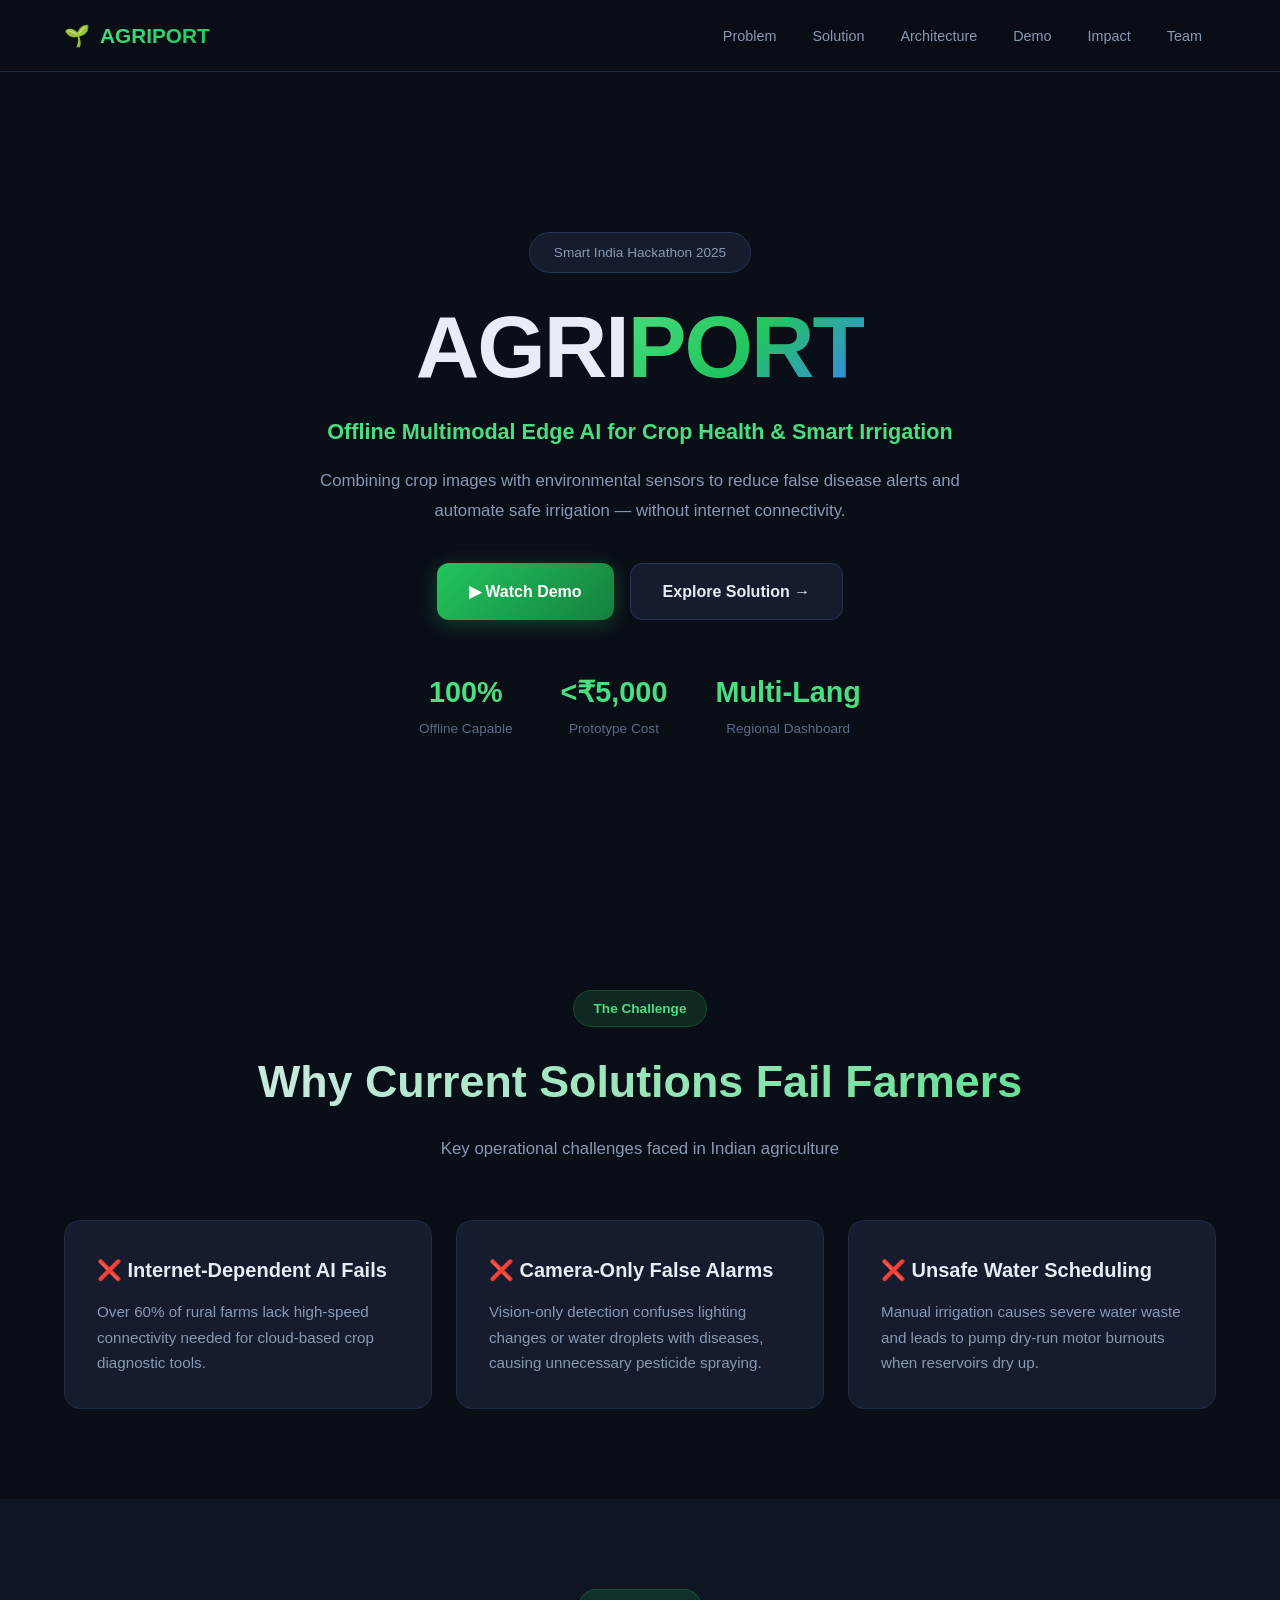
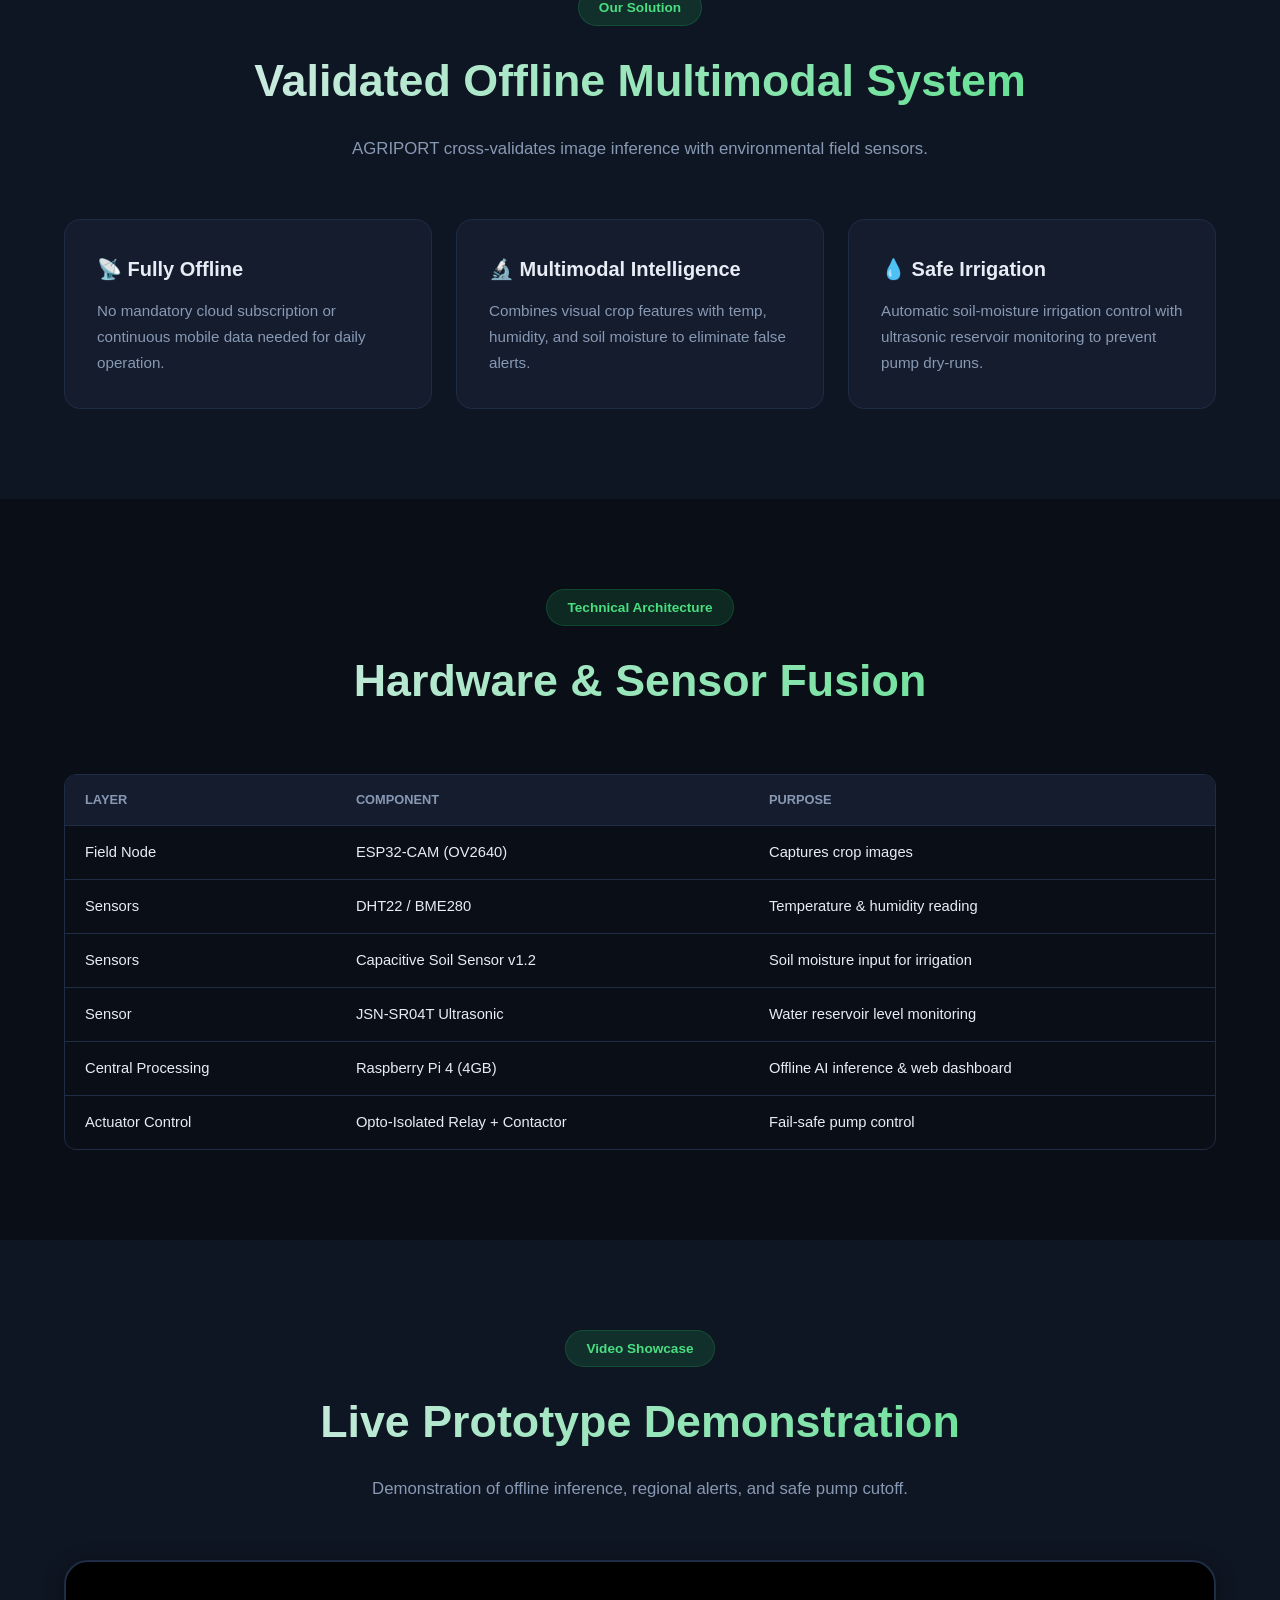
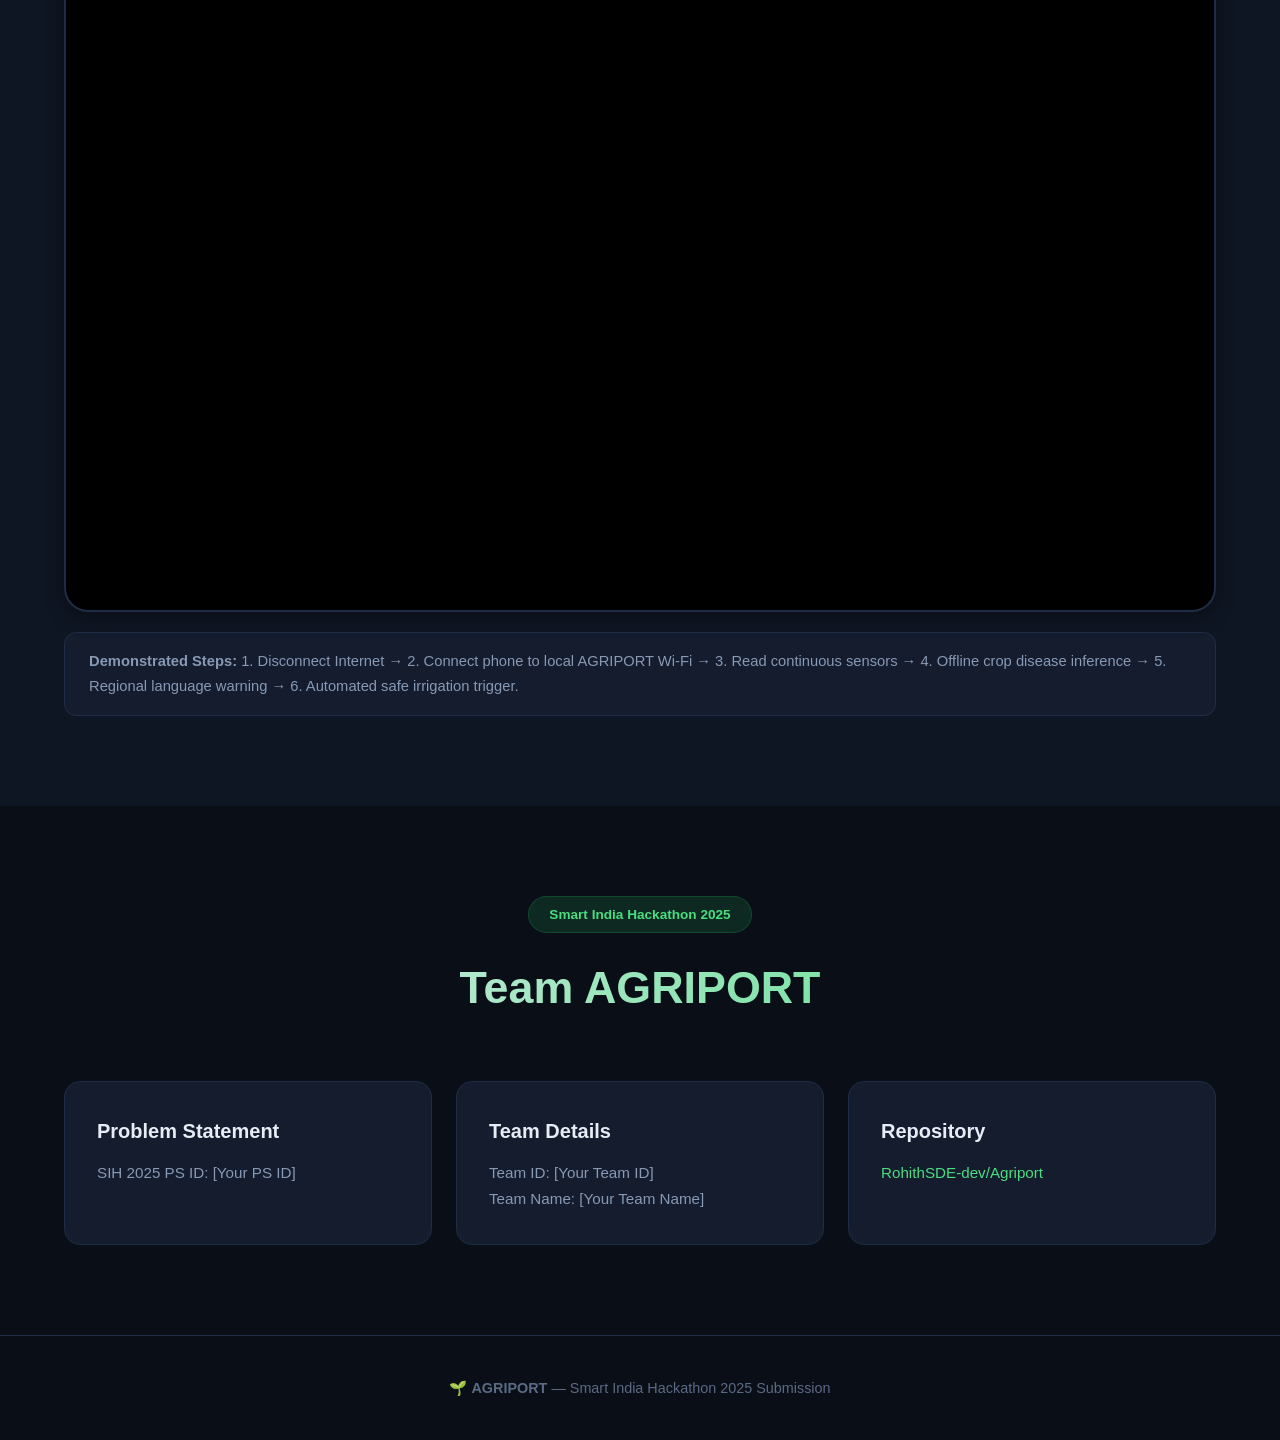
==== commit 49ef7eea: "Update html" ====
--- a/agriport-website/index.html
+++ b/agriport-website/index.html
@@ -4,1176 +4,284 @@
     <meta charset="UTF-8">
     <meta name="viewport" content="width=device-width, initial-scale=1.0">
     <title>AGRIPORT — Offline Multimodal Edge AI for Smart Farming</title>
-    <link rel="stylesheet" href="css/styles.css">
     <link rel="preconnect" href="https://fonts.googleapis.com">
     <link href="https://fonts.googleapis.com/css2?family=Inter:wght@300;400;500;600;700;800;900&family=JetBrains+Mono:wght@400;500;600&display=swap" rel="stylesheet">
+    <style>
+        /* CSS STYLES */
+        :root {
+            --bg-primary: #0a0e17;
+            --bg-secondary: #0f1623;
+            --bg-card: #141c2e;
+            --bg-card-hover: #1a2540;
+            --text-primary: #e8edf5;
+            --text-secondary: #8899b4;
+            --text-muted: #5a6a85;
+            --green-primary: #22c55e;
+            --green-light: #4ade80;
+            --green-dark: #15803d;
+            --green-glow: rgba(34, 197, 94, 0.15);
+            --blue-primary: #3b82f6;
+            --yellow-primary: #eab308;
+            --red-primary: #ef4444;
+            --orange-primary: #f97316;
+            --purple-primary: #a855f7;
+            --border-color: #1e2d45;
+            --border-light: #253552;
+            --radius-md: 12px;
+            --radius-lg: 16px;
+            --radius-xl: 24px;
+            --shadow-md: 0 4px 20px rgba(0, 0, 0, 0.4);
+            --font-main: 'Inter', -apple-system, sans-serif;
+            --font-mono: 'JetBrains Mono', monospace;
+            --nav-height: 72px;
+        }
+
+        *, *::before, *::after { margin: 0; padding: 0; box-sizing: border-box; }
+        html { scroll-behavior: smooth; scroll-padding-top: var(--nav-height); }
+        body { font-family: var(--font-main); background: var(--bg-primary); color: var(--text-primary); line-height: 1.7; overflow-x: hidden; }
+        a { color: var(--green-light); text-decoration: none; transition: color 0.3s; }
+        a:hover { color: var(--green-primary); }
+
+        .container { max-width: 1200px; margin: 0 auto; padding: 0 24px; }
+        .section { padding: 90px 0; position: relative; }
+        .section-dark { background: var(--bg-secondary); }
+        .section-header { text-align: center; margin-bottom: 56px; }
+        .section-tag { display: inline-block; background: var(--green-glow); color: var(--green-light); padding: 6px 20px; border-radius: 100px; font-size: 0.85rem; font-weight: 600; margin-bottom: 16px; border: 1px solid rgba(34, 197, 94, 0.2); }
+        .section-title { font-size: clamp(1.8rem, 4vw, 2.8rem); font-weight: 800; margin-bottom: 16px; background: linear-gradient(135deg, var(--text-primary), var(--green-light)); -webkit-background-clip: text; -webkit-text-fill-color: transparent; }
+        .section-desc { font-size: 1.05rem; color: var(--text-secondary); max-width: 650px; margin: 0 auto; }
+
+        /* NAVBAR */
+        .navbar { position: fixed; top: 0; left: 0; right: 0; height: var(--nav-height); z-index: 1000; background: rgba(10, 14, 23, 0.9); backdrop-filter: blur(20px); border-bottom: 1px solid var(--border-color); }
+        .nav-container { max-width: 1200px; margin: 0 auto; padding: 0 24px; display: flex; align-items: center; justify-content: space-between; height: 100%; }
+        .nav-logo { display: flex; align-items: center; gap: 10px; font-weight: 800; font-size: 1.3rem; color: var(--text-primary) !important; }
+        .logo-text { background: linear-gradient(135deg, var(--green-light), var(--green-primary)); -webkit-background-clip: text; -webkit-text-fill-color: transparent; }
+        .nav-links { display: flex; list-style: none; gap: 8px; }
+        .nav-links a { color: var(--text-secondary); padding: 8px 14px; border-radius: 8px; font-size: 0.9rem; font-weight: 500; }
+        .nav-links a:hover { color: var(--text-primary); background: var(--green-glow); }
+
+        /* HERO */
+        .hero { min-height: 100vh; display: flex; align-items: center; justify-content: center; position: relative; padding-top: var(--nav-height); text-align: center; }
+        .hero-content { max-width: 850px; padding: 0 24px; }
+        .hero-badge { display: inline-block; background: var(--bg-card); border: 1px solid var(--border-light); padding: 8px 24px; border-radius: 100px; font-size: 0.85rem; color: var(--text-secondary); margin-bottom: 28px; }
+        .hero-title { font-size: clamp(3rem, 8vw, 5.5rem); font-weight: 900; line-height: 1.05; margin-bottom: 20px; letter-spacing: -2px; }
+        .title-highlight { background: linear-gradient(135deg, var(--green-light), var(--green-primary), var(--blue-primary)); -webkit-background-clip: text; -webkit-text-fill-color: transparent; }
+        .hero-subtitle { font-size: clamp(1.1rem, 2.5vw, 1.35rem); color: var(--green-light); font-weight: 600; margin-bottom: 16px; }
+        .hero-description { font-size: 1.05rem; color: var(--text-secondary); max-width: 650px; margin: 0 auto 36px; line-height: 1.8; }
+        .hero-actions { display: flex; gap: 16px; justify-content: center; flex-wrap: wrap; margin-bottom: 48px; }
+
+        .btn { display: inline-flex; align-items: center; gap: 10px; padding: 14px 32px; border-radius: var(--radius-md); font-weight: 600; font-size: 1rem; transition: all 0.3s ease; text-decoration: none; }
+        .btn-primary { background: linear-gradient(135deg, var(--green-primary), var(--green-dark)); color: #fff; box-shadow: 0 4px 20px rgba(34, 197, 94, 0.3); }
+        .btn-primary:hover { transform: translateY(-2px); box-shadow: 0 6px 30px rgba(34, 197, 94, 0.5); color: #fff; }
+        .btn-secondary { background: var(--bg-card); color: var(--text-primary); border: 1px solid var(--border-light); }
+        .btn-secondary:hover { background: var(--bg-card-hover); border-color: var(--green-primary); }
+
+        .hero-stats { display: flex; justify-content: center; gap: 48px; flex-wrap: wrap; }
+        .stat-value { font-size: 1.8rem; font-weight: 800; color: var(--green-light); }
+        .stat-label { font-size: 0.85rem; color: var(--text-muted); display: block; }
+
+        /* GRID CARDS */
+        .grid-3 { display: grid; grid-template-columns: repeat(auto-fit, minmax(300px, 1fr)); gap: 24px; }
+        .card { background: var(--bg-card); border: 1px solid var(--border-color); border-radius: var(--radius-lg); padding: 32px; transition: all 0.3s; }
+        .card:hover { border-color: var(--green-primary); transform: translateY(-4px); box-shadow: var(--shadow-md); }
+        .card h3 { font-size: 1.25rem; font-weight: 700; margin-bottom: 12px; }
+        .card p { color: var(--text-secondary); font-size: 0.95rem; }
+
+        /* VIDEO CONTAINER */
+        .video-wrapper { position: relative; width: 100%; padding-bottom: 56.25%; border-radius: var(--radius-xl); overflow: hidden; border: 2px solid var(--border-color); background: #000; box-shadow: var(--shadow-md); }
+        .video-wrapper iframe { position: absolute; top: 0; left: 0; width: 100%; height: 100%; border: 0; }
+        .video-caption { margin-top: 20px; padding: 16px 24px; background: var(--bg-card); border: 1px solid var(--border-color); border-radius: var(--radius-md); font-size: 0.92rem; color: var(--text-secondary); }
+
+        /* TABLES */
+        .table-wrapper { overflow-x: auto; border-radius: var(--radius-md); border: 1px solid var(--border-color); margin-top: 16px; }
+        table { width: 100%; border-collapse: collapse; font-size: 0.92rem; text-align: left; }
+        th { background: var(--bg-card); padding: 14px 20px; color: var(--text-secondary); font-size: 0.8rem; text-transform: uppercase; border-bottom: 1px solid var(--border-color); }
+        td { padding: 14px 20px; border-bottom: 1px solid var(--border-color); color: var(--text-primary); }
+        tr:last-child td { border-bottom: none; }
+
+        /* CODE BLOCK */
+        .code-block { background: #0d1117; border: 1px solid var(--border-color); border-radius: var(--radius-md); overflow: hidden; font-family: var(--font-mono); font-size: 0.88rem; }
+        .code-header { padding: 12px 20px; background: rgba(255,255,255,0.03); border-bottom: 1px solid var(--border-color); color: var(--text-muted); font-size: 0.8rem; }
+        .code-block pre { padding: 20px; overflow-x: auto; color: #a5d6ff; line-height: 1.7; }
+
+        /* FOOTER */
+        .footer { padding: 40px 0; border-top: 1px solid var(--border-color); text-align: center; color: var(--text-muted); font-size: 0.9rem; }
+    </style>
 </head>
 <body>
 
-    <!-- ==================== NAVIGATION ==================== -->
-    <nav class="navbar" id="navbar">
+    <!-- NAVBAR -->
+    <nav class="navbar">
         <div class="nav-container">
             <a href="#hero" class="nav-logo">
-                <span class="logo-icon">🌱</span>
-                <span class="logo-text">AGRIPORT</span>
+                <span>🌱</span> <span class="logo-text">AGRIPORT</span>
             </a>
-            <ul class="nav-links" id="navLinks">
+            <ul class="nav-links">
                 <li><a href="#problem">Problem</a></li>
                 <li><a href="#solution">Solution</a></li>
                 <li><a href="#architecture">Architecture</a></li>
-                <li><a href="#prototype">Prototype</a></li>
                 <li><a href="#demo">Demo</a></li>
                 <li><a href="#impact">Impact</a></li>
-                <li><a href="#roadmap">Roadmap</a></li>
                 <li><a href="#team">Team</a></li>
             </ul>
-            <button class="nav-toggle" id="navToggle" aria-label="Toggle menu">
-                <span></span>
-                <span></span>
-                <span></span>
-            </button>
         </div>
     </nav>
 
-    <!-- ==================== HERO ==================== -->
+    <!-- HERO -->
     <section class="hero" id="hero">
-        <div class="hero-bg-animation">
-            <div class="particle" style="--delay: 0s; --x: 10%; --y: 20%"></div>
-            <div class="particle" style="--delay: 2s; --x: 80%; --y: 10%"></div>
-            <div class="particle" style="--delay: 4s; --x: 50%; --y: 70%"></div>
-            <div class="particle" style="--delay: 1s; --x: 30%; --y: 50%"></div>
-            <div class="particle" style="--delay: 3s; --x: 70%; --y: 80%"></div>
-            <div class="particle" style="--delay: 5s; --x: 90%; --y: 40%"></div>
-        </div>
         <div class="hero-content">
             <div class="hero-badge">Smart India Hackathon 2025</div>
-            <h1 class="hero-title">
-                <span class="title-line">AGRI</span><span class="title-highlight">PORT</span>
-            </h1>
-            <p class="hero-subtitle">
-                Offline Multimodal Edge AI for Crop Health & Smart Irrigation
-            </p>
+            <h1 class="hero-title">AGRI<span class="title-highlight">PORT</span></h1>
+            <p class="hero-subtitle">Offline Multimodal Edge AI for Crop Health & Smart Irrigation</p>
             <p class="hero-description">
-                Combining crop images with environmental sensors to reduce false disease
-                alerts and automate safe irrigation — without internet connectivity.
+                Combining crop images with environmental sensors to reduce false disease alerts
+                and automate safe irrigation — without internet connectivity.
             </p>
             <div class="hero-actions">
-                <a href="#demo" class="btn btn-primary">
-                    <span class="btn-icon">▶</span> Watch Demo
-                </a>
-                <a href="#solution" class="btn btn-secondary">
-                    Learn More <span class="btn-arrow">→</span>
-                </a>
+                <a href="#demo" class="btn btn-primary">▶ Watch Demo</a>
+                <a href="#solution" class="btn btn-secondary">Explore Solution →</a>
             </div>
             <div class="hero-stats">
-                <div class="stat">
-                    <span class="stat-value">100%</span>
-                    <span class="stat-label">Offline Capable</span>
-                </div>
-                <div class="stat">
-                    <span class="stat-value">&lt;₹5K</span>
-                    <span class="stat-label">Prototype Cost</span>
-                </div>
-                <div class="stat">
-                    <span class="stat-value">Multi</span>
-                    <span class="stat-label">Language UI</span>
-                </div>
-            </div>
-        </div>
-        <div class="scroll-indicator">
-            <span>Scroll to explore</span>
-            <div class="scroll-arrow"></div>
-        </div>
-    </section>
-
-    <!-- ==================== PROBLEM ==================== -->
+                <div><span class="stat-value">100%</span><span class="stat-label">Offline Capable</span></div>
+                <div><span class="stat-value">&lt;₹5,000</span><span class="stat-label">Prototype Cost</span></div>
+                <div><span class="stat-value">Multi-Lang</span><span class="stat-label">Regional Dashboard</span></div>
+            </div>
+        </div>
+    </section>
+
+    <!-- PROBLEM -->
     <section class="section" id="problem">
         <div class="container">
             <div class="section-header">
                 <span class="section-tag">The Challenge</span>
                 <h2 class="section-title">Why Current Solutions Fail Farmers</h2>
-                <p class="section-desc">
-                    Indian agriculture faces critical gaps that existing technology fails to address
-                </p>
-            </div>
-            <div class="problems-grid">
-                <div class="problem-card" data-aos="fade-up">
-                    <div class="problem-icon">
-                        <svg viewBox="0 0 64 64" class="icon-svg">
-                            <circle cx="32" cy="32" r="28" fill="none" stroke="currentColor" stroke-width="2"/>
-                            <line x1="20" y1="20" x2="44" y2="44" stroke="currentColor" stroke-width="3"/>
-                            <line x1="44" y1="20" x2="20" y2="44" stroke="currentColor" stroke-width="3"/>
-                            <path d="M32 8 Q32 2 38 4 Q44 6 40 12" fill="none" stroke="currentColor" stroke-width="2"/>
-                        </svg>
-                    </div>
-                    <h3>No Internet, No AI</h3>
-                    <p>
-                        Internet-dependent crop-AI tools fail in low-connectivity rural farms.
-                        Over 60% of Indian farmland lacks reliable mobile data coverage for
-                        real-time cloud inference.
-                    </p>
-                    <div class="problem-stat">
-                        <span class="problem-stat-value">60%+</span>
-                        <span class="problem-stat-label">Farms lack reliable connectivity</span>
-                    </div>
-                </div>
-                <div class="problem-card" data-aos="fade-up" data-delay="100">
-                    <div class="problem-icon">
-                        <svg viewBox="0 0 64 64" class="icon-svg">
-                            <rect x="12" y="20" width="40" height="30" rx="4" fill="none" stroke="currentColor" stroke-width="2"/>
-                            <circle cx="32" cy="35" r="8" fill="none" stroke="currentColor" stroke-width="2"/>
-                            <path d="M26 12 L38 12 L40 20 L24 20 Z" fill="none" stroke="currentColor" stroke-width="2"/>
-                            <line x1="48" y1="16" x2="56" y2="8" stroke="currentColor" stroke-width="2"/>
-                            <text x="54" y="8" font-size="8" fill="currentColor">?</text>
-                        </svg>
-                    </div>
-                    <h3>Vision-Only False Alarms</h3>
-                    <p>
-                        Camera-only disease detection produces false alarms under poor lighting,
-                        water droplets or visually similar nutrient deficiency symptoms,
-                        leading to unnecessary pesticide spraying.
-                    </p>
-                    <div class="problem-stat">
-                        <span class="problem-stat-value">30-40%</span>
-                        <span class="problem-stat-label">Typical false positive rate (vision-only)</span>
-                    </div>
-                </div>
-                <div class="problem-card" data-aos="fade-up" data-delay="200">
-                    <div class="problem-icon">
-                        <svg viewBox="0 0 64 64" class="icon-svg">
-                            <path d="M32 8 C32 8 16 28 16 40 C16 49 23 56 32 56 C41 56 48 49 48 40 C48 28 32 8 32 8Z" fill="none" stroke="currentColor" stroke-width="2"/>
-                            <line x1="24" y1="44" x2="40" y2="36" stroke="currentColor" stroke-width="2" stroke-dasharray="4,3"/>
-                        </svg>
-                    </div>
-                    <h3>Water Waste & Pump Damage</h3>
-                    <p>
-                        Manual irrigation scheduling causes water waste, crop stress from
-                        over/under-watering, and pump dry-runs when reservoir levels are
-                        not monitored — leading to motor burnout.
-                    </p>
-                    <div class="problem-stat">
-                        <span class="problem-stat-value">25-40%</span>
-                        <span class="problem-stat-label">Water wasted in flood irrigation</span>
-                    </div>
-                </div>
-            </div>
-        </div>
-    </section>
-
-    <!-- ==================== SOLUTION ==================== -->
+                <p class="section-desc">Key operational challenges faced in Indian agriculture</p>
+            </div>
+            <div class="grid-3">
+                <div class="card">
+                    <h3>❌ Internet-Dependent AI Fails</h3>
+                    <p>Over 60% of rural farms lack high-speed connectivity needed for cloud-based crop diagnostic tools.</p>
+                </div>
+                <div class="card">
+                    <h3>❌ Camera-Only False Alarms</h3>
+                    <p>Vision-only detection confuses lighting changes or water droplets with diseases, causing unnecessary pesticide spraying.</p>
+                </div>
+                <div class="card">
+                    <h3>❌ Unsafe Water Scheduling</h3>
+                    <p>Manual irrigation causes severe water waste and leads to pump dry-run motor burnouts when reservoirs dry up.</p>
+                </div>
+            </div>
+        </div>
+    </section>
+
+    <!-- SOLUTION -->
     <section class="section section-dark" id="solution">
         <div class="container">
             <div class="section-header">
-                <span class="section-tag">Our Approach</span>
-                <h2 class="section-title">AGRIPORT: Validated Offline Multimodal System</h2>
-                <p class="section-desc">
-                    Combining crop images with environmental sensor data for reliable,
-                    offline agricultural intelligence
-                </p>
-            </div>
-
-            <!-- Pipeline Visualization -->
-            <div class="pipeline">
-                <div class="pipeline-step">
-                    <div class="pipeline-node">
-                        <span class="pipeline-emoji">📷</span>
-                        <span class="pipeline-plus">+</span>
-                        <span class="pipeline-emoji">🌡️</span>
-                    </div>
-                    <span class="pipeline-label">Camera + Field Sensors</span>
-                </div>
-                <div class="pipeline-arrow">
-                    <svg viewBox="0 0 40 24"><path d="M0 12 L30 12 M24 6 L30 12 L24 18" fill="none" stroke="currentColor" stroke-width="2"/></svg>
-                </div>
-                <div class="pipeline-step">
-                    <div class="pipeline-node">
-                        <span class="pipeline-emoji">🖥️</span>
-                    </div>
-                    <span class="pipeline-label">Raspberry Pi Edge AI</span>
-                </div>
-                <div class="pipeline-arrow">
-                    <svg viewBox="0 0 40 24"><path d="M0 12 L30 12 M24 6 L30 12 L24 18" fill="none" stroke="currentColor" stroke-width="2"/></svg>
-                </div>
-                <div class="pipeline-step">
-                    <div class="pipeline-node">
-                        <span class="pipeline-emoji">🧠</span>
-                    </div>
-                    <span class="pipeline-label">Multimodal Decision Engine</span>
-                </div>
-                <div class="pipeline-arrow pipeline-arrow-split">
-                    <svg viewBox="0 0 40 48">
-                        <path d="M0 24 L15 24 M15 24 L30 8 M24 4 L30 8 L24 14" fill="none" stroke="currentColor" stroke-width="2"/>
-                        <path d="M15 24 L30 40 M24 34 L30 40 L24 44" fill="none" stroke="currentColor" stroke-width="2"/>
-                    </svg>
-                </div>
-                <div class="pipeline-outputs">
-                    <div class="pipeline-step pipeline-output">
-                        <div class="pipeline-node node-alert">
-                            <span class="pipeline-emoji">🚨</span>
-                        </div>
-                        <span class="pipeline-label">Crop Alert</span>
-                    </div>
-                    <div class="pipeline-step pipeline-output">
-                        <div class="pipeline-node node-pump">
-                            <span class="pipeline-emoji">💧</span>
-                        </div>
-                        <span class="pipeline-label">Irrigation Control</span>
-                    </div>
-                </div>
-            </div>
-
-            <!-- USP Cards -->
-            <div class="usp-grid">
-                <div class="usp-card">
-                    <div class="usp-icon-wrapper">
-                        <div class="usp-icon">📡</div>
-                        <div class="usp-icon-ring"></div>
-                    </div>
-                    <h3>Fully Offline</h3>
-                    <p>No cloud required for routine operation. All inference, alerts
-                       and pump control happen on the local Raspberry Pi.</p>
-                </div>
-                <div class="usp-card">
-                    <div class="usp-icon-wrapper">
-                        <div class="usp-icon">🔬</div>
-                        <div class="usp-icon-ring"></div>
-                    </div>
-                    <h3>Multimodal Intelligence</h3>
-                    <p>Vision and environmental sensors cross-validate each other,
-                       reducing false disease alerts compared to camera-only systems.</p>
-                </div>
-                <div class="usp-card">
-                    <div class="usp-icon-wrapper">
-                        <div class="usp-icon">💰</div>
-                        <div class="usp-icon-ring"></div>
-                    </div>
-                    <h3>Affordable & Localized</h3>
-                    <p>Low-cost hardware with regional-language UI. No mandatory cloud
-                       subscription or continuous mobile-data cost.</p>
-                </div>
-            </div>
-        </div>
-    </section>
-
-    <!-- ==================== ARCHITECTURE ==================== -->
+                <span class="section-tag">Our Solution</span>
+                <h2 class="section-title">Validated Offline Multimodal System</h2>
+                <p class="section-desc">AGRIPORT cross-validates image inference with environmental field sensors.</p>
+            </div>
+            <div class="grid-3">
+                <div class="card">
+                    <h3>📡 Fully Offline</h3>
+                    <p>No mandatory cloud subscription or continuous mobile data needed for daily operation.</p>
+                </div>
+                <div class="card">
+                    <h3>🔬 Multimodal Intelligence</h3>
+                    <p>Combines visual crop features with temp, humidity, and soil moisture to eliminate false alerts.</p>
+                </div>
+                <div class="card">
+                    <h3>💧 Safe Irrigation</h3>
+                    <p>Automatic soil-moisture irrigation control with ultrasonic reservoir monitoring to prevent pump dry-runs.</p>
+                </div>
+            </div>
+        </div>
+    </section>
+
+    <!-- ARCHITECTURE -->
     <section class="section" id="architecture">
         <div class="container">
             <div class="section-header">
-                <span class="section-tag">Technical Deep Dive</span>
-                <h2 class="section-title">System Architecture & Multimodal AI</h2>
-                <p class="section-desc">
-                    Every component specified, every decision justified
-                </p>
-            </div>
-
-            <!-- Component Table -->
-            <div class="arch-block">
-                <h3 class="arch-subtitle">
-                    <span class="arch-icon">🔧</span> Hardware Components
-                </h3>
-                <div class="table-wrapper">
-                    <table class="spec-table">
-                        <thead>
-                            <tr>
-                                <th>Layer</th>
-                                <th>Component</th>
-                                <th>Purpose</th>
-                            </tr>
-                        </thead>
-                        <tbody>
-                            <tr>
-                                <td><span class="layer-badge field">Field Node</span></td>
-                                <td>ESP32-CAM (OV2640)</td>
-                                <td>Captures crop images at scheduled intervals</td>
-                            </tr>
-                            <tr>
-                                <td><span class="layer-badge sensor">Sensor</span></td>
-                                <td>DHT22</td>
-                                <td>Temperature and humidity measurement</td>
-                            </tr>
-                            <tr>
-                                <td><span class="layer-badge sensor">Sensor</span></td>
-                                <td>Capacitive Soil Moisture v1.2</td>
-                                <td>Soil moisture for irrigation decisions</td>
-                            </tr>
-                            <tr>
-                                <td><span class="layer-badge sensor">Sensor</span></td>
-                                <td>JSN-SR04T (Ultrasonic)</td>
-                                <td>Reservoir water-level measurement</td>
-                            </tr>
-                            <tr>
-                                <td><span class="layer-badge central">Central Unit</span></td>
-                                <td>Raspberry Pi 4 (4GB)</td>
-                                <td>Offline AI inference and local dashboard</td>
-                            </tr>
-                            <tr>
-                                <td><span class="layer-badge comm">Communication</span></td>
-                                <td>Wi-Fi (ESP32 ↔ RPi)</td>
-                                <td>Image and sensor data transfer</td>
-                            </tr>
-                            <tr>
-                                <td><span class="layer-badge actuator">Actuator</span></td>
-                                <td>5V Relay + Contactor + Fuse</td>
-                                <td>Safe pump control with protection</td>
-                            </tr>
-                            <tr>
-                                <td><span class="layer-badge ui">UI</span></td>
-                                <td>Flask Local Web App</td>
-                                <td>Alerts and regional-language display</td>
-                            </tr>
-                        </tbody>
-                    </table>
-                </div>
-            </div>
-
-            <!-- AI Architecture -->
-            <div class="arch-block">
-                <h3 class="arch-subtitle">
-                    <span class="arch-icon">🧠</span> AGRIPORT Multimodal Fusion Model
-                </h3>
-                <p class="arch-description">
-                    A custom lightweight multimodal model optimized for offline agricultural inference
-                </p>
-                <div class="fusion-diagram">
-                    <div class="fusion-branch vision-branch">
-                        <div class="fusion-node input-node">
-                            <span class="node-icon">📷</span>
-                            <span>Crop Image</span>
-                        </div>
-                        <div class="fusion-connector"></div>
-                        <div class="fusion-node process-node">
-                            <span>Lightweight CNN</span>
-                            <span class="node-detail">MobileNetV2 / Custom</span>
-                        </div>
-                        <div class="fusion-connector"></div>
-                        <div class="fusion-node feature-node">
-                            <span>Visual Features</span>
-                        </div>
-                    </div>
-                    <div class="fusion-merge">
-                        <div class="merge-node">
-                            <span class="merge-icon">⚡</span>
-                            <span>Fusion Layer</span>
-                        </div>
-                    </div>
-                    <div class="fusion-branch sensor-branch">
-                        <div class="fusion-node input-node">
-                            <span class="node-icon">🌡️</span>
-                            <span>Sensor Readings</span>
-                        </div>
-                        <div class="fusion-connector"></div>
-                        <div class="fusion-node process-node">
-                            <span>Normalization</span>
-                            <span class="node-detail">+ Sensor MLP</span>
-                        </div>
-                        <div class="fusion-connector"></div>
-                        <div class="fusion-node feature-node">
-                            <span>Sensor Features</span>
-                        </div>
-                    </div>
-                    <div class="fusion-output">
-                        <div class="fusion-connector vertical"></div>
-                        <div class="fusion-node output-node">
-                            <span>Healthy / Disease / Pest-Risk</span>
-                        </div>
-                        <div class="fusion-connector vertical"></div>
-                        <div class="fusion-node action-node">
-                            <span>Confidence + Recommended Action</span>
-                        </div>
-                    </div>
-                </div>
-            </div>
-
-            <!-- Fusion Logic -->
-            <div class="arch-block">
-                <h3 class="arch-subtitle">
-                    <span class="arch-icon">⚙️</span> Fusion Decision Logic
-                </h3>
-                <p class="arch-description">
-                    Hybrid rule-based + ML fusion engine for cross-validation
-                </p>
-                <div class="code-block">
-                    <div class="code-header">
-                        <span class="code-dot red"></span>
-                        <span class="code-dot yellow"></span>
-                        <span class="code-dot green"></span>
-                        <span class="code-title">decision_engine.py</span>
-                    </div>
-<pre><code><span class="code-keyword">def</span> <span class="code-func">evaluate_crop_risk</span>(vision_conf, humidity, temp, soil_moisture):
-    <span class="code-comment"># Vision confidence from CNN</span>
-    <span class="code-keyword">if</span> vision_conf > <span class="code-number">0.70</span>:
-        <span class="code-comment"># Cross-validate with environmental conditions</span>
-        <span class="code-keyword">if</span> humidity > <span class="code-number">80</span> <span class="code-keyword">and</span> <span class="code-number">20</span> < temp < <span class="code-number">35</span>:
-            <span class="code-keyword">return</span> <span class="code-string">"HIGH_RISK"</span>, <span class="code-string">"Disease conditions confirmed by sensors"</span>
-        <span class="code-keyword">else</span>:
-            <span class="code-keyword">return</span> <span class="code-string">"MODERATE_RISK"</span>, <span class="code-string">"Visual symptoms detected, environment not typical"</span>
-    <span class="code-keyword">elif</span> vision_conf > <span class="code-number">0.40</span>:
-        <span class="code-keyword">return</span> <span class="code-string">"LOW_RISK"</span>, <span class="code-string">"Uncertain — consult agricultural expert"</span>
-    <span class="code-keyword">else</span>:
-        <span class="code-keyword">return</span> <span class="code-string">"HEALTHY"</span>, <span class="code-string">"No disease indicators detected"</span>
-
-<span class="code-keyword">def</span> <span class="code-func">irrigation_decision</span>(soil_moisture, reservoir_level):
-    <span class="code-keyword">if</span> reservoir_level < <span class="code-number">15</span>:  <span class="code-comment"># percentage</span>
-        <span class="code-keyword">return</span> <span class="code-string">"PUMP_STOP"</span>, <span class="code-string">"Reservoir critically low — pump disabled"</span>
-    <span class="code-keyword">if</span> soil_moisture < <span class="code-number">30</span>:
-        <span class="code-keyword">return</span> <span class="code-string">"IRRIGATE"</span>, <span class="code-string">"Soil dry — irrigation recommended"</span>
-    <span class="code-keyword">return</span> <span class="code-string">"HOLD"</span>, <span class="code-string">"Moisture adequate"</span></code></pre>
-                </div>
-            </div>
-
-            <!-- Communication Architecture -->
-            <div class="arch-block">
-                <h3 class="arch-subtitle">
-                    <span class="arch-icon">📡</span> Communication Design
-                </h3>
-                <div class="comm-grid">
-                    <div class="comm-card">
-                        <h4>Camera</h4>
-                        <p>ESP32-CAM with OV2640, 2MP, JPEG compressed</p>
-                    </div>
-                    <div class="comm-card">
-                        <h4>Inference Location</h4>
-                        <p>Raspberry Pi 4 — all processing on-device</p>
-                    </div>
-                    <div class="comm-card">
-                        <h4>Image Transfer</h4>
-                        <p>Wi-Fi HTTP POST, ~50-100KB per frame</p>
-                    </div>
-                    <div class="comm-card">
-                        <h4>Max Node Distance</h4>
-                        <p>~30m (Wi-Fi), extendable with directional antenna</p>
-                    </div>
-                    <div class="comm-card">
-                        <h4>Node Capacity</h4>
-                        <p>Up to 4 field nodes per Raspberry Pi</p>
-                    </div>
-                    <div class="comm-card">
-                        <h4>Failure Handling</h4>
-                        <p>Local buffer on ESP32, retry on reconnection</p>
-                    </div>
-                </div>
-            </div>
-        </div>
-    </section>
-
-    <!-- ==================== PROTOTYPE ==================== -->
-    <section class="section section-dark" id="prototype">
-        <div class="container">
-            <div class="section-header">
-                <span class="section-tag">Build Status</span>
-                <h2 class="section-title">Prototype, Results & Risk Mitigation</h2>
-                <p class="section-desc">
-                    Honest reporting of what works, what's tested, and what's planned
-                </p>
-            </div>
-
-            <div class="proto-grid">
-                <!-- Module Status -->
-                <div class="proto-block">
-                    <h3 class="proto-subtitle">
-                        <span class="proto-icon">📋</span> Module Status
-                    </h3>
-                    <div class="status-table">
-                        <div class="status-row">
-                            <span class="status-module">Sensor Data Acquisition</span>
-                            <span class="status-badge completed">Completed</span>
-                        </div>
-                        <div class="status-row">
-                            <span class="status-module">Local Dashboard</span>
-                            <span class="status-badge completed">Completed</span>
-                        </div>
-                        <div class="status-row">
-                            <span class="status-module">Multilingual UI</span>
-                            <span class="status-badge completed">Completed</span>
-                        </div>
-                        <div class="status-row">
-                            <span class="status-module">Pump Relay Control</span>
-                            <span class="status-badge testing">Testing</span>
-                        </div>
-                        <div class="status-row">
-                            <span class="status-module">Vision Model (CNN)</span>
-                            <span class="status-badge testing">Training</span>
-                        </div>
-                        <div class="status-row">
-                            <span class="status-module">Multimodal Fusion</span>
-                            <span class="status-badge testing">Testing</span>
-                        </div>
-                        <div class="status-row">
-                            <span class="status-module">Outdoor Field Validation</span>
-                            <span class="status-badge planned">Planned</span>
-                        </div>
-                    </div>
-                </div>
-
-                <!-- Technical Measurements -->
-                <div class="proto-block">
-                    <h3 class="proto-subtitle">
-                        <span class="proto-icon">📊</span> Measured Results
-                    </h3>
-                    <div class="metrics-grid">
-                        <div class="metric-card">
-                            <span class="metric-label">Model F1-Score</span>
-                            <span class="metric-value">—%</span>
-                            <span class="metric-note">Under validation</span>
-                        </div>
-                        <div class="metric-card">
-                            <span class="metric-label">Inference Latency</span>
-                            <span class="metric-value">~800ms</span>
-                            <span class="metric-note">On Raspberry Pi 4</span>
-                        </div>
-                        <div class="metric-card">
-                            <span class="metric-label">Model Size</span>
-                            <span class="metric-value">~12MB</span>
-                            <span class="metric-note">Quantized INT8</span>
-                        </div>
-                        <div class="metric-card">
-                            <span class="metric-label">Sensor Interval</span>
-                            <span class="metric-value">5 sec</span>
-                            <span class="metric-note">Configurable</span>
-                        </div>
-                        <div class="metric-card">
-                            <span class="metric-label">Alert Latency</span>
-                            <span class="metric-value">&lt;3 sec</span>
-                            <span class="metric-note">End-to-end</span>
-                        </div>
-                        <div class="metric-card">
-                            <span class="metric-label">Offline</span>
-                            <span class="metric-value">Yes</span>
-                            <span class="metric-note">No cloud required</span>
-                        </div>
-                    </div>
-                </div>
-
-                <!-- Power Plan -->
-                <div class="proto-block">
-                    <h3 class="proto-subtitle">
-                        <span class="proto-icon">🔋</span> Power Architecture
-                    </h3>
-                    <div class="table-wrapper">
-                        <table class="spec-table compact">
-                            <thead>
-                                <tr>
-                                    <th>Device</th>
-                                    <th>Power</th>
-                                    <th>Daily Energy</th>
-                                </tr>
-                            </thead>
-                            <tbody>
-                                <tr>
-                                    <td>Raspberry Pi 4</td>
-                                    <td>~6W</td>
-                                    <td>~144 Wh</td>
-                                </tr>
-                                <tr>
-                                    <td>ESP32-CAM Node</td>
-                                    <td>~0.8W active</td>
-                                    <td>~8 Wh (duty-cycled)</td>
-                                </tr>
-                                <tr>
-                                    <td>Sensors (DHT22, Soil, Ultrasonic)</td>
-                                    <td>~0.3W</td>
-                                    <td>~3 Wh</td>
-                                </tr>
-                                <tr class="total-row">
-                                    <td><strong>Total</strong></td>
-                                    <td>—</td>
-                                    <td><strong>~155 Wh/day</strong></td>
-                                </tr>
-                            </tbody>
-                        </table>
-                    </div>
-                    <p class="power-note">
-                        <strong>Power source:</strong> Farm mains electricity with UPS backup.
-                        Solar panel + battery option for remote deployments (50W panel + 12V 40Ah battery).
-                    </p>
-                </div>
-
-                <!-- Risk Mitigation -->
-                <div class="proto-block full-width">
-                    <h3 class="proto-subtitle">
-                        <span class="proto-icon">⚠️</span> Risks & Mitigations
-                    </h3>
-                    <div class="risk-grid">
-                        <div class="risk-card">
-                            <div class="risk-header">
-                                <span class="risk-icon">💧</span>
-                                <span>Sensor Corrosion</span>
-                            </div>
-                            <p class="risk-mitigation">Capacitive soil probes (no exposed metal), IP-rated enclosures</p>
-                        </div>
-                        <div class="risk-card">
-                            <div class="risk-header">
-                                <span class="risk-icon">🌅</span>
-                                <span>Poor Lighting</span>
-                            </div>
-                            <p class="risk-mitigation">Scheduled capture during daylight, confidence thresholds</p>
-                        </div>
-                        <div class="risk-card">
-                            <div class="risk-header">
-                                <span class="risk-icon">🌿</span>
-                                <span>Unseen Crops/Diseases</span>
-                            </div>
-                            <p class="risk-mitigation">"Unknown — consult expert" output for low-confidence results</p>
-                        </div>
-                        <div class="risk-card">
-                            <div class="risk-header">
-                                <span class="risk-icon">📶</span>
-                                <span>Wireless Range</span>
-                            </div>
-                            <p class="risk-mitigation">Tested range documented, directional antenna option</p>
-                        </div>
-                        <div class="risk-card">
-                            <div class="risk-header">
-                                <span class="risk-icon">⚡</span>
-                                <span>Unsafe Pump Switching</span>
-                            </div>
-                            <p class="risk-mitigation">Contactor + fuse, watchdog timer, fail-safe pump cutoff</p>
-                        </div>
-                        <div class="risk-card">
-                            <div class="risk-header">
-                                <span class="risk-icon">🔍</span>
-                                <span>False Positives</span>
-                            </div>
-                            <p class="risk-mitigation">Multimodal cross-validation, manual override always available</p>
-                        </div>
-                    </div>
-                </div>
-            </div>
-        </div>
-    </section>
-
-    <!-- ==================== DEMO VIDEO ==================== -->
-    <section class="section" id="demo">
-        <div class="container">
-            <div class="section-header">
-                <span class="section-tag">See It Work</span>
-                <h2 class="section-title">Live Demo</h2>
-                <p class="section-desc">
-                    Watch AGRIPORT operating fully offline — from sensor reading to crop alert to pump control
-                </p>
-            </div>
-            <div class="video-container">
-                <div class="video-wrapper">
-                    <!-- ========================================= -->
-                    <!-- REPLACE the src URL with your video link   -->
-                    <!-- YouTube: https://www.youtube.com/embed/VIDEO_ID -->
-                    <!-- Drive: Use embeddable link                 -->
-                    <!-- ========================================= -->
-                    <iframe
-                        src="https://www.youtube.com/embed/YOUR_VIDEO_ID"
-                        title="AGRIPORT Demo Video"
-                        frameborder="0"
-                        allow="accelerometer; autoplay; clipboard-write; encrypted-media; gyroscope; picture-in-picture; web-share"
-                        referrerpolicy="strict-origin-when-cross-origin"
-                        allowfullscreen>
-                    </iframe>
-                </div>
-                <div class="video-caption">
-                    <p>
-                        <strong>Demo scenario:</strong> Internet disconnected → Live sensor readings →
-                        Crop image captured → Offline inference → Tamil/local-language alert →
-                        Pump activation → Reservoir empty simulation → Automatic pump cutoff
-                    </p>
-                </div>
-            </div>
-
-            <!-- Demo Steps -->
-            <div class="demo-steps">
-                <h3 class="demo-steps-title">What the demo shows</h3>
-                <div class="steps-timeline">
-                    <div class="step">
-                        <div class="step-number">1</div>
-                        <div class="step-content">
-                            <h4>Disconnect Internet</h4>
-                            <p>Prove fully offline operation</p>
-                        </div>
-                    </div>
-                    <div class="step">
-                        <div class="step-number">2</div>
-                        <div class="step-content">
-                            <h4>Connect to AGRIPORT Network</h4>
-                            <p>Farmer's phone joins local Wi-Fi</p>
-                        </div>
-                    </div>
-                    <div class="step">
-                        <div class="step-number">3</div>
-                        <div class="step-content">
-                            <h4>Live Sensor Dashboard</h4>
-                            <p>Temperature, humidity, soil moisture, reservoir level</p>
-                        </div>
-                    </div>
-                    <div class="step">
-                        <div class="step-number">4</div>
-                        <div class="step-content">
-                            <h4>Crop Image Capture</h4>
-                            <p>ESP32-CAM captures and sends image</p>
-                        </div>
-                    </div>
-                    <div class="step">
-                        <div class="step-number">5</div>
-                        <div class="step-content">
-                            <h4>Offline AI Inference</h4>
-                            <p>Multimodal fusion result displayed</p>
-                        </div>
-                    </div>
-                    <div class="step">
-                        <div class="step-number">6</div>
-                        <div class="step-content">
-                            <h4>Regional Language Alert</h4>
-                            <p>Tamil/Hindi warning with action steps</p>
-                        </div>
-                    </div>
-                    <div class="step">
-                        <div class="step-number">7</div>
-                        <div class="step-content">
-                            <h4>Irrigation Control</h4>
-                            <p>Pump starts based on soil moisture</p>
-                        </div>
-                    </div>
-                    <div class="step">
-                        <div class="step-number">8</div>
-                        <div class="step-content">
-                            <h4>Safety Cutoff</h4>
-                            <p>Low reservoir → instant pump stop</p>
-                        </div>
-                    </div>
-                </div>
-            </div>
-        </div>
-    </section>
-
-    <!-- ==================== IMPACT & COST ==================== -->
-    <section class="section section-dark" id="impact">
-        <div class="container">
-            <div class="section-header">
-                <span class="section-tag">Real Value</span>
-                <h2 class="section-title">Impact, Cost & Comparison</h2>
-            </div>
-
-            <div class="impact-grid">
-                <!-- User Journey -->
-                <div class="impact-block">
-                    <h3 class="impact-subtitle">
-                        <span class="impact-icon">👨‍🌾</span> Farmer Journey
-                    </h3>
-                    <div class="journey">
-                        <div class="journey-step">
-                            <div class="journey-dot"></div>
-                            <p>Farmer installs field node near crops</p>
-                        </div>
-                        <div class="journey-step">
-                            <div class="journey-dot"></div>
-                            <p>System monitors crop and soil continuously</p>
-                        </div>
-                        <div class="journey-step">
-                            <div class="journey-dot"></div>
-                            <p>Risk detected offline by multimodal AI</p>
-                        </div>
-                        <div class="journey-step">
-                            <div class="journey-dot"></div>
-                            <p>Tamil/local-language warning displayed</p>
-                        </div>
-                        <div class="journey-step">
-                            <div class="journey-dot"></div>
-                            <p>Recommended action shown with confidence</p>
-                        </div>
-                        <div class="journey-step">
-                            <div class="journey-dot"></div>
-                            <p>Pump operates only under safe conditions</p>
-                        </div>
-                    </div>
-                </div>
-
-                <!-- Dashboard Preview -->
-                <div class="impact-block">
-                    <h3 class="impact-subtitle">
-                        <span class="impact-icon">📱</span> Multilingual Dashboard
-                    </h3>
-                    <div class="dashboard-preview">
-                        <div class="dash-mockup">
-                            <div class="dash-topbar">
-                                <span>🌱 AGRIPORT</span>
-                                <span class="dash-lang">தமிழ் ▾</span>
-                            </div>
-                            <div class="dash-states">
-                                <div class="dash-state healthy">
-                                    <span class="state-icon">✅</span>
-                                    <span class="state-text">பயிர் ஆரோக்கியம்</span>
-                                    <span class="state-eng">Crop Healthy</span>
-                                </div>
-                                <div class="dash-state warning">
-                                    <span class="state-icon">⚠️</span>
-                                    <span class="state-text">நோய் சந்தேகம்</span>
-                                    <span class="state-eng">Disease Suspected</span>
-                                </div>
-                                <div class="dash-state danger">
-                                    <span class="state-icon">🚨</span>
-                                    <span class="state-text">நீர்த்தொட்டி குறைவு</span>
-                                    <span class="state-eng">Low Reservoir</span>
-                                </div>
-                                <div class="dash-state stopped">
-                                    <span class="state-icon">🛑</span>
-                                    <span class="state-text">பம்ப் நிறுத்தப்பட்டது</span>
-                                    <span class="state-eng">Pump Stopped</span>
-                                </div>
-                                <div class="dash-state offline">
-                                    <span class="state-icon">📡</span>
-                                    <span class="state-text">சென்சார் ஆஃப்லைன்</span>
-                                    <span class="state-eng">Sensor Offline</span>
-                                </div>
-                                <div class="dash-state manual">
-                                    <span class="state-icon">🔧</span>
-                                    <span class="state-text">கைமுறை கட்டுப்பாடு</span>
-                                    <span class="state-eng">Manual Override</span>
-                                </div>
-                            </div>
-                        </div>
-                    </div>
-                </div>
-
-                <!-- Bill of Materials -->
-                <div class="impact-block">
-                    <h3 class="impact-subtitle">
-                        <span class="impact-icon">💰</span> Bill of Materials
-                    </h3>
-                    <div class="table-wrapper">
-                        <table class="spec-table compact">
-                            <thead>
-                                <tr>
-                                    <th>Component</th>
-                                    <th>Qty</th>
-                                    <th>Cost (₹)</th>
-                                </tr>
-                            </thead>
-                            <tbody>
-                                <tr>
-                                    <td>Raspberry Pi 4 (4GB)</td>
-                                    <td>1</td>
-                                    <td>₹3,500</td>
-                                </tr>
-                                <tr>
-                                    <td>ESP32-CAM Module</td>
-                                    <td>1</td>
-                                    <td>₹550</td>
-                                </tr>
-                                <tr>
-                                    <td>DHT22 Sensor</td>
-                                    <td>1</td>
-                                    <td>₹250</td>
-                                </tr>
-                                <tr>
-                                    <td>Capacitive Soil Moisture</td>
-                                    <td>1</td>
-                                    <td>₹150</td>
-                                </tr>
-                                <tr>
-                                    <td>JSN-SR04T Ultrasonic</td>
-                                    <td>1</td>
-                                    <td>₹350</td>
-                                </tr>
-                                <tr>
-                                    <td>Relay + Contactor + Fuse</td>
-                                    <td>1</td>
-                                    <td>₹300</td>
-                                </tr>
-                                <tr>
-                                    <td>Power Supply / Adapter</td>
-                                    <td>1</td>
-                                    <td>₹250</td>
-                                </tr>
-                                <tr>
-                                    <td>Enclosure, Wiring, PCB</td>
-                                    <td>—</td>
-                                    <td>₹400</td>
-                                </tr>
-                                <tr class="total-row">
-                                    <td><strong>Total Prototype</strong></td>
-                                    <td></td>
-                                    <td><strong>₹5,750</strong></td>
-                                </tr>
-                            </tbody>
-                        </table>
-                    </div>
-                    <p class="bom-note">
-                        * Prices based on Indian retail/wholesale as of 2025.
-                        Production cost expected to decrease at scale.
-                    </p>
-                </div>
-
-                <!-- Competitive Comparison -->
-                <div class="impact-block">
-                    <h3 class="impact-subtitle">
-                        <span class="impact-icon">📊</span> Competitive Analysis
-                    </h3>
-                    <div class="table-wrapper">
-                        <table class="comparison-table">
-                            <thead>
-                                <tr>
-                                    <th>Feature</th>
-                                    <th>Plantix</th>
-                                    <th>Cloud IoT</th>
-                                    <th class="highlight-col">AGRIPORT</th>
-                                </tr>
-                            </thead>
-                            <tbody>
-                                <tr>
-                                    <td>Offline Monitoring</td>
-                                    <td>Partial</td>
-                                    <td>No</td>
-                                    <td class="highlight-col">✅ Yes</td>
-                                </tr>
-                                <tr>
-                                    <td>Continuous Sensors</td>
-                                    <td>No</td>
-                                    <td>Yes</td>
-                                    <td class="highlight-col">✅ Yes</td>
-                                </tr>
-                                <tr>
-                                    <td>Image + Sensor Fusion</td>
-                                    <td>Limited</td>
-                                    <td>Varies</td>
-                                    <td class="highlight-col">✅ Yes</td>
-                                </tr>
-                                <tr>
-                                    <td>Pump Protection</td>
-                                    <td>No</td>
-                                    <td>Varies</td>
-                                    <td class="highlight-col">✅ Yes</td>
-                                </tr>
-                                <tr>
-                                    <td>Regional Language UI</td>
-                                    <td>Yes</td>
-                                    <td>Varies</td>
-                                    <td class="highlight-col">✅ Yes</td>
-                                </tr>
-                                <tr>
-                                    <td>Mandatory Subscription</td>
-                                    <td>No/Varies</td>
-                                    <td>Often</td>
-                                    <td class="highlight-col">✅ No</td>
-                                </tr>
-                            </tbody>
-                        </table>
-                    </div>
-                </div>
-
-                <!-- Expected Impact -->
-                <div class="impact-block full-width">
-                    <h3 class="impact-subtitle">
-                        <span class="impact-icon">🎯</span> Expected Impact
-                    </h3>
-                    <div class="impact-cards">
-                        <div class="expected-card">
-                            <span class="expected-icon">🧪</span>
-                            <p>Potential to <strong>reduce unnecessary pesticide spraying</strong> through cross-validated alerts</p>
-                        </div>
-                        <div class="expected-card">
-                            <span class="expected-icon">💧</span>
-                            <p>Expected to <strong>reduce irrigation water waste</strong> with soil-moisture-driven scheduling</p>
-                        </div>
-                        <div class="expected-card">
-                            <span class="expected-icon">⚙️</span>
-                            <p>Designed to <strong>prevent pump dry-run damage</strong> with reservoir-level monitoring</p>
-                        </div>
-                        <div class="expected-card">
-                            <span class="expected-icon">🌐</span>
-                            <p><strong>No mandatory cloud subscription</strong> or continuous mobile-data cost</p>
-                        </div>
-                        <div class="expected-card">
-                            <span class="expected-icon">🧑‍🌾</span>
-                            <p><strong>Field validation planned</strong> with local farmers for real-world feedback</p>
-                        </div>
-                    </div>
-                </div>
-            </div>
-        </div>
-    </section>
-
-    <!-- ==================== ROADMAP ==================== -->
-    <section class="section" id="roadmap">
-        <div class="container">
-            <div class="section-header">
-                <span class="section-tag">What's Next</span>
-                <h2 class="section-title">Validation Plan & Roadmap</h2>
-            </div>
-
-            <div class="roadmap-content">
-                <!-- Validation Plan -->
-                <div class="validation-plan">
-                    <h3 class="roadmap-subtitle">Validation Methodology</h3>
-                    <ol class="validation-list">
-                        <li>
-                            <span class="val-num">1</span>
-                            <span>Collect real field images for one selected crop</span>
-                        </li>
-                        <li>
-                            <span class="val-num">2</span>
-                            <span>Annotate healthy, disease and pest classes with an agricultural expert</span>
-                        </li>
-                        <li>
-                            <span class="val-num">3</span>
-                            <span>Split data by farm/session — not randomly by similar images</span>
-                        </li>
-                        <li>
-                            <span class="val-num">4</span>
-                            <span>Compare vision-only vs. multimodal results</span>
-                        </li>
-                        <li>
-                            <span class="val-num">5</span>
-                            <span>Test under sunlight, shade and poor lighting conditions</span>
-                        </li>
-                        <li>
-                            <span class="val-num">6</span>
-                            <span>Measure accuracy, latency, power and wireless range</span>
-                        </li>
-                        <li>
-                            <span class="val-num">7</span>
-                            <span>Conduct farmer usability testing with local-language interface</span>
-                        </li>
-                    </ol>
-                </div>
-
-                <!-- Phase Roadmap -->
-                <div class="phases">
-                    <h3 class="roadmap-subtitle">Development Phases</h3>
-                    <div class="phase-timeline">
-                        <div class="phase active">
-                            <div class="phase-marker">
-                                <span class="phase-num">1</span>
-                            </div>
-                            <div class="phase-content">
-                                <h4>Foundation</h4>
-                                <p>One crop + 3 conditions + one field node</p>
-                                <span class="phase-status">Current</span>
-                            </div>
-                        </div>
-                        <div class="phase">
-                            <div class="phase-marker">
-                                <span class="phase-num">2</span>
-                            </div>
-                            <div class="phase-content">
-                                <h4>Intelligence</h4>
-                                <p>Multimodal fusion and pump safety validation</p>
-                                <span class="phase-status">Next</span>
-                            </div>
-                        </div>
-                        <div class="phase">
-                            <div class="phase-marker">
-                                <span class="phase-num">3</span>
-                            </div>
-                            <div class="phase-content">
-                                <h4>Field Pilot</h4>
-                                <p>Five-node deployment on real farms</p>
-                                <span class="phase-status">Planned</span>
-                            </div>
-                        </div>
-                        <div class="phase">
-                            <div class="phase-marker">
-                                <span class="phase-num">4</span>
-                            </div>
-                            <div class="phase-content">
-                                <h4>Scale</h4>
-                                <p>Additional crops + optional government dashboard sync</p>
-                                <span class="phase-status">Future</span>
-                            </div>
-                        </div>
-                    </div>
-                </div>
-            </div>
-        </div>
-    </section>
-
-    <!-- ==================== TEAM ==================== -->
-    <section class="section section-dark" id="team">
-        <div class="container">
-            <div class="section-header">
-                <span class="section-tag">Who We Are</span>
-                <h2 class="section-title">Team</h2>
-            </div>
-
-            <div class="team-info">
-                <div class="team-meta">
-                    <div class="meta-item">
-                        <span class="meta-label">Problem Statement</span>
-                        <span class="meta-value">SIH 2025 — [Your PS ID]</span>
-                    </div>
-                    <div class="meta-item">
-                        <span class="meta-label">Team ID</span>
-                        <span class="meta-value">[Your Team ID]</span>
-                    </div>
-                    <div class="meta-item">
-                        <span class="meta-label">Team Name</span>
-                        <span class="meta-value">[Your Team Name]</span>
-                    </div>
-                </div>
-
-                <div class="team-grid">
-                    <!-- Duplicate and edit these cards for each team member -->
-                    <div class="team-card">
-                        <div class="team-avatar">👤</div>
-                        <h4>Member Name</h4>
-                        <p>Role — e.g., AI/ML Lead</p>
-                    </div>
-                    <div class="team-card">
-                        <div class="team-avatar">👤</div>
-                        <h4>Member Name</h4>
-                        <p>Role — e.g., Hardware Lead</p>
-                    </div>
-                    <div class="team-card">
-                        <div class="team-avatar">👤</div>
-                        <h4>Member Name</h4>
-                        <p>Role — e.g., Full-Stack Dev</p>
-                    </div>
-                    <div class="team-card">
-                        <div class="team-avatar">👤</div>
-                        <h4>Member Name</h4>
-                        <p>Role — e.g., IoT & Sensors</p>
-                    </div>
-                    <div class="team-card">
-                        <div class="team-avatar">👤</div>
-                        <h4>Member Name</h4>
-                        <p>Role — e.g., UI/UX Design</p>
-                    </div>
-                    <div class="team-card">
-                        <div class="team-avatar">👤</div>
-                        <h4>Member Name</h4>
-                        <p>Role — e.g., Research & Testing</p>
-                    </div>
-                </div>
-            </div>
-
-            <!-- Final Pitch -->
-            <div class="final-pitch">
-                <blockquote>
-                    "AGRIPORT is an offline, field-deployable farming assistant that combines
-                    crop images with environmental sensor data to improve alert reliability,
-                    protect irrigation pumps and deliver localized guidance without mandatory
-                    cloud connectivity."
-                </blockquote>
-            </div>
-        </div>
-    </section>
-
-    <!-- ==================== FOOTER ==================== -->
+                <span class="section-tag">Technical Architecture</span>
+                <h2 class="section-title">Hardware & Sensor Fusion</h2>
+            </div>
+            <div class="table-wrapper">
+                <table>
+                    <thead>
+                        <tr>
+                            <th>Layer</th>
+                            <th>Component</th>
+                            <th>Purpose</th>
+                        </tr>
+                    </thead>
+                    <tbody>
+                        <tr><td>Field Node</td><td>ESP32-CAM (OV2640)</td><td>Captures crop images</td></tr>
+                        <tr><td>Sensors</td><td>DHT22 / BME280</td><td>Temperature & humidity reading</td></tr>
+                        <tr><td>Sensors</td><td>Capacitive Soil Sensor v1.2</td><td>Soil moisture input for irrigation</td></tr>
+                        <tr><td>Sensor</td><td>JSN-SR04T Ultrasonic</td><td>Water reservoir level monitoring</td></tr>
+                        <tr><td>Central Processing</td><td>Raspberry Pi 4 (4GB)</td><td>Offline AI inference & web dashboard</td></tr>
+                        <tr><td>Actuator Control</td><td>Opto-Isolated Relay + Contactor</td><td>Fail-safe pump control</td></tr>
+                    </tbody>
+                </table>
+            </div>
+        </div>
+    </section>
+
+    <!-- DEMO SECTION WITH IFRAME -->
+    <section class="section section-dark" id="demo">
+        <div class="container">
+            <div class="section-header">
+                <span class="section-tag">Video Showcase</span>
+                <h2 class="section-title">Live Prototype Demonstration</h2>
+                <p class="section-desc">Demonstration of offline inference, regional alerts, and safe pump cutoff.</p>
+            </div>
+            
+            <div class="video-wrapper">
+                <!-- Replace with your YouTube embed or Google Drive embed URL -->
+                <iframe 
+                    src="https://www.youtube.com/embed/dQw4w9WgXcQ" 
+                    title="AGRIPORT Video Demo" 
+                    allow="accelerometer; autoplay; clipboard-write; encrypted-media; gyroscope; picture-in-picture" 
+                    allowfullscreen>
+                </iframe>
+            </div>
+
+            <div class="video-caption">
+                <strong>Demonstrated Steps:</strong> 1. Disconnect Internet → 2. Connect phone to local AGRIPORT Wi-Fi → 3. Read continuous sensors → 4. Offline crop disease inference → 5. Regional language warning → 6. Automated safe irrigation trigger.
+            </div>
+        </div>
+    </section>
+
+    <!-- TEAM -->
+    <section class="section" id="team">
+        <div class="container">
+            <div class="section-header">
+                <span class="section-tag">Smart India Hackathon 2025</span>
+                <h2 class="section-title">Team AGRIPORT</h2>
+            </div>
+            <div class="grid-3">
+                <div class="card">
+                    <h3>Problem Statement</h3>
+                    <p>SIH 2025 PS ID: [Your PS ID]</p>
+                </div>
+                <div class="card">
+                    <h3>Team Details</h3>
+                    <p>Team ID: [Your Team ID]<br>Team Name: [Your Team Name]</p>
+                </div>
+                <div class="card">
+                    <h3>Repository</h3>
+                    <p><a href="https://github.com/RohithSDE-dev/Agriport" target="_blank">RohithSDE-dev/Agriport</a></p>
+                </div>
+            </div>
+        </div>
+    </section>
+
+    <!-- FOOTER -->
     <footer class="footer">
         <div class="container">
-            <div class="footer-content">
-                <div class="footer-brand">
-                    <span class="logo-icon">🌱</span>
-                    <span class="logo-text">AGRIPORT</span>
-                </div>
-                <p>Smart India Hackathon 2025 — Offline Multimodal Edge AI for Smart Farming</p>
-                <div class="footer-links">
-                    <a href="https://github.com/YOUR_USERNAME/agriport" target="_blank">GitHub Repository</a>
-                    <span>•</span>
-                    <a href="#demo">Demo Video</a>
-                    <span>•</span>
-                    <a href="#team">Contact Team</a>
-                </div>
-            </div>
+            <p>🌱 <strong>AGRIPORT</strong> — Smart India Hackathon 2025 Submission</p>
         </div>
     </footer>
 
-    <script src="js/main.js"></script>
 </body>
 </html>
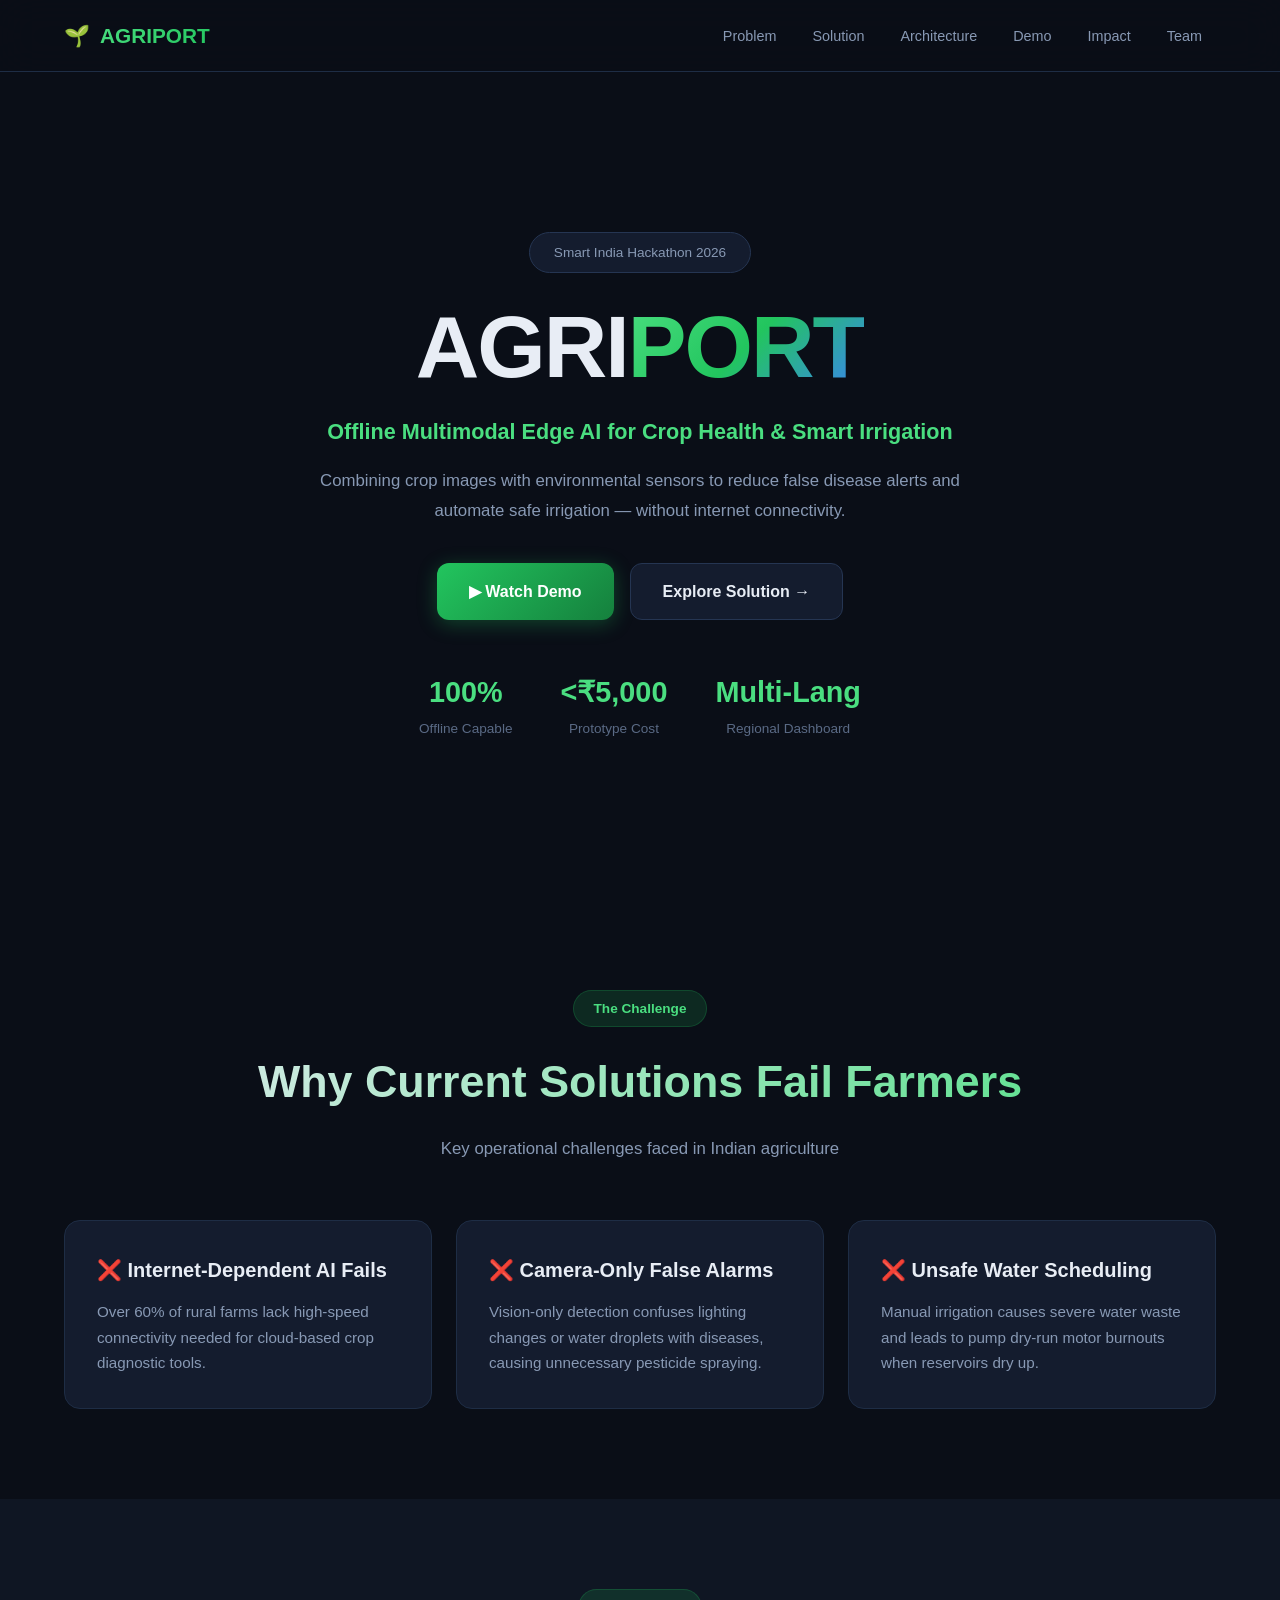
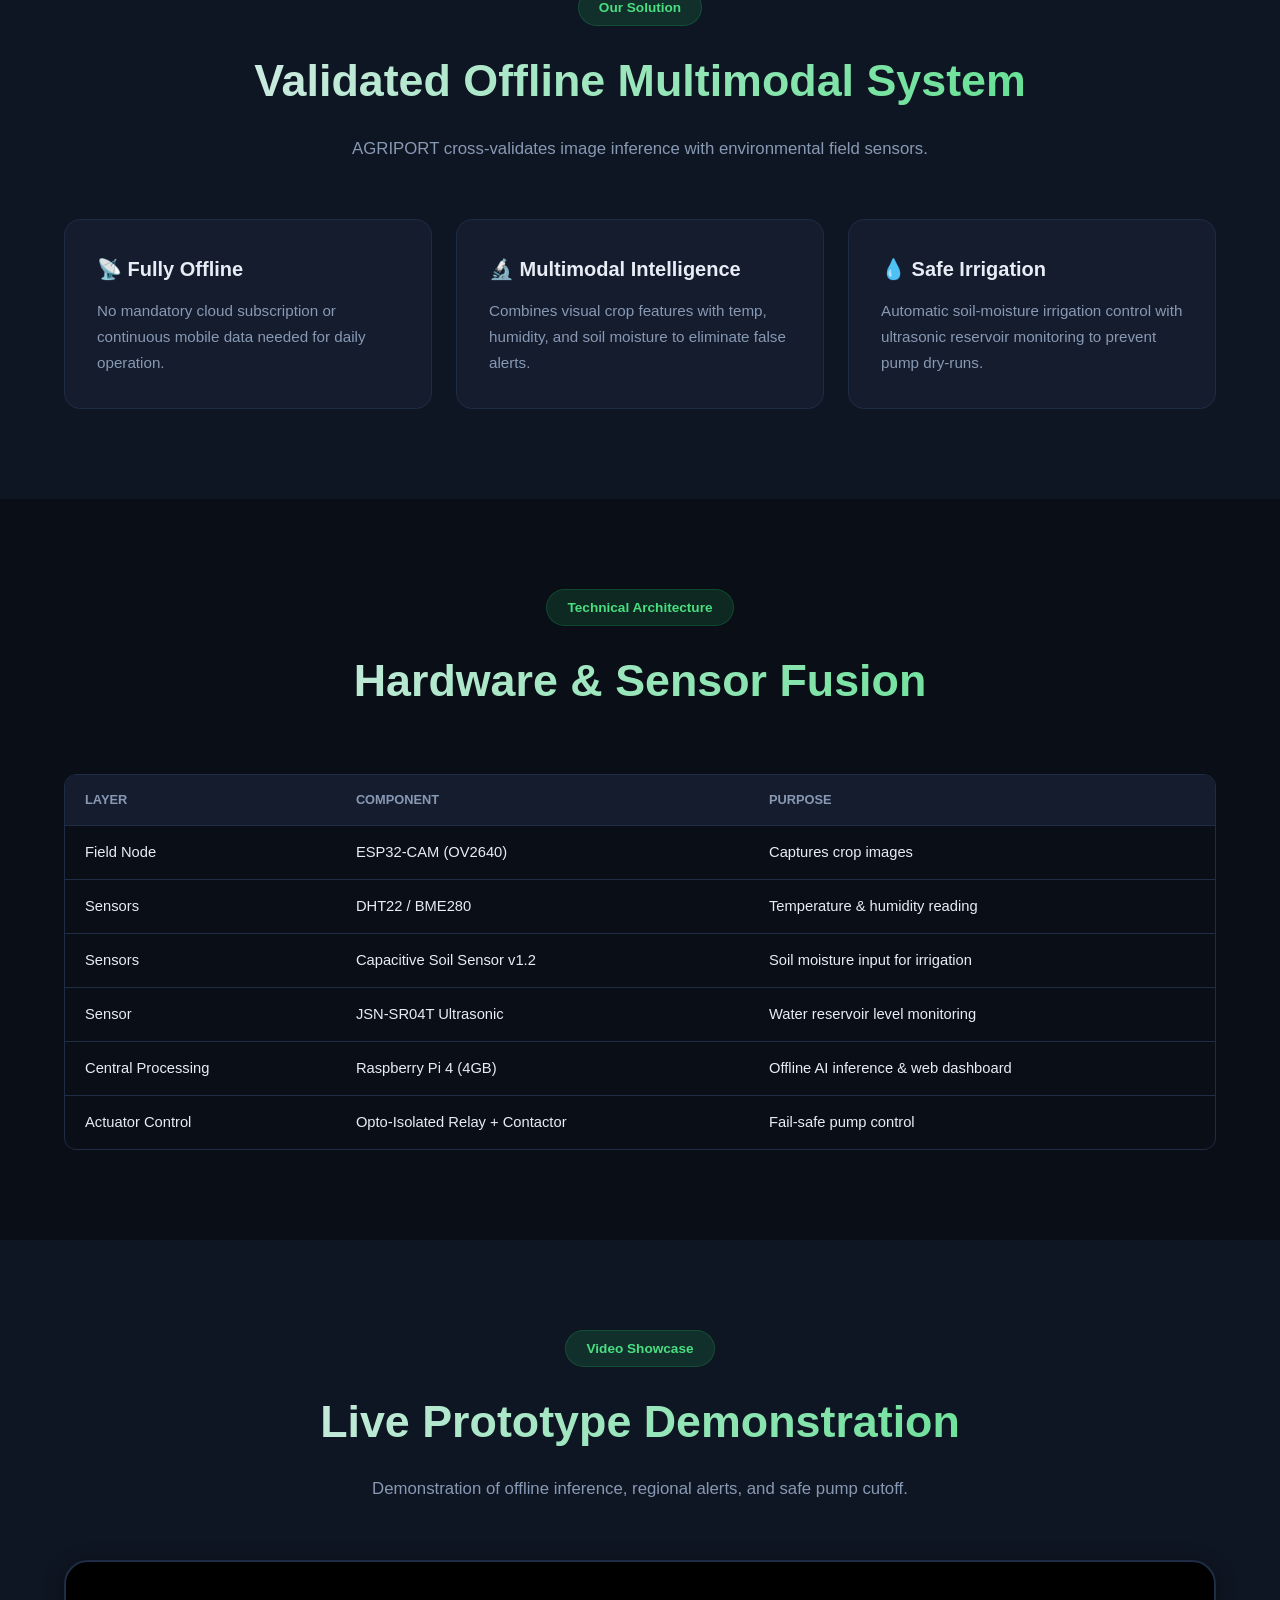
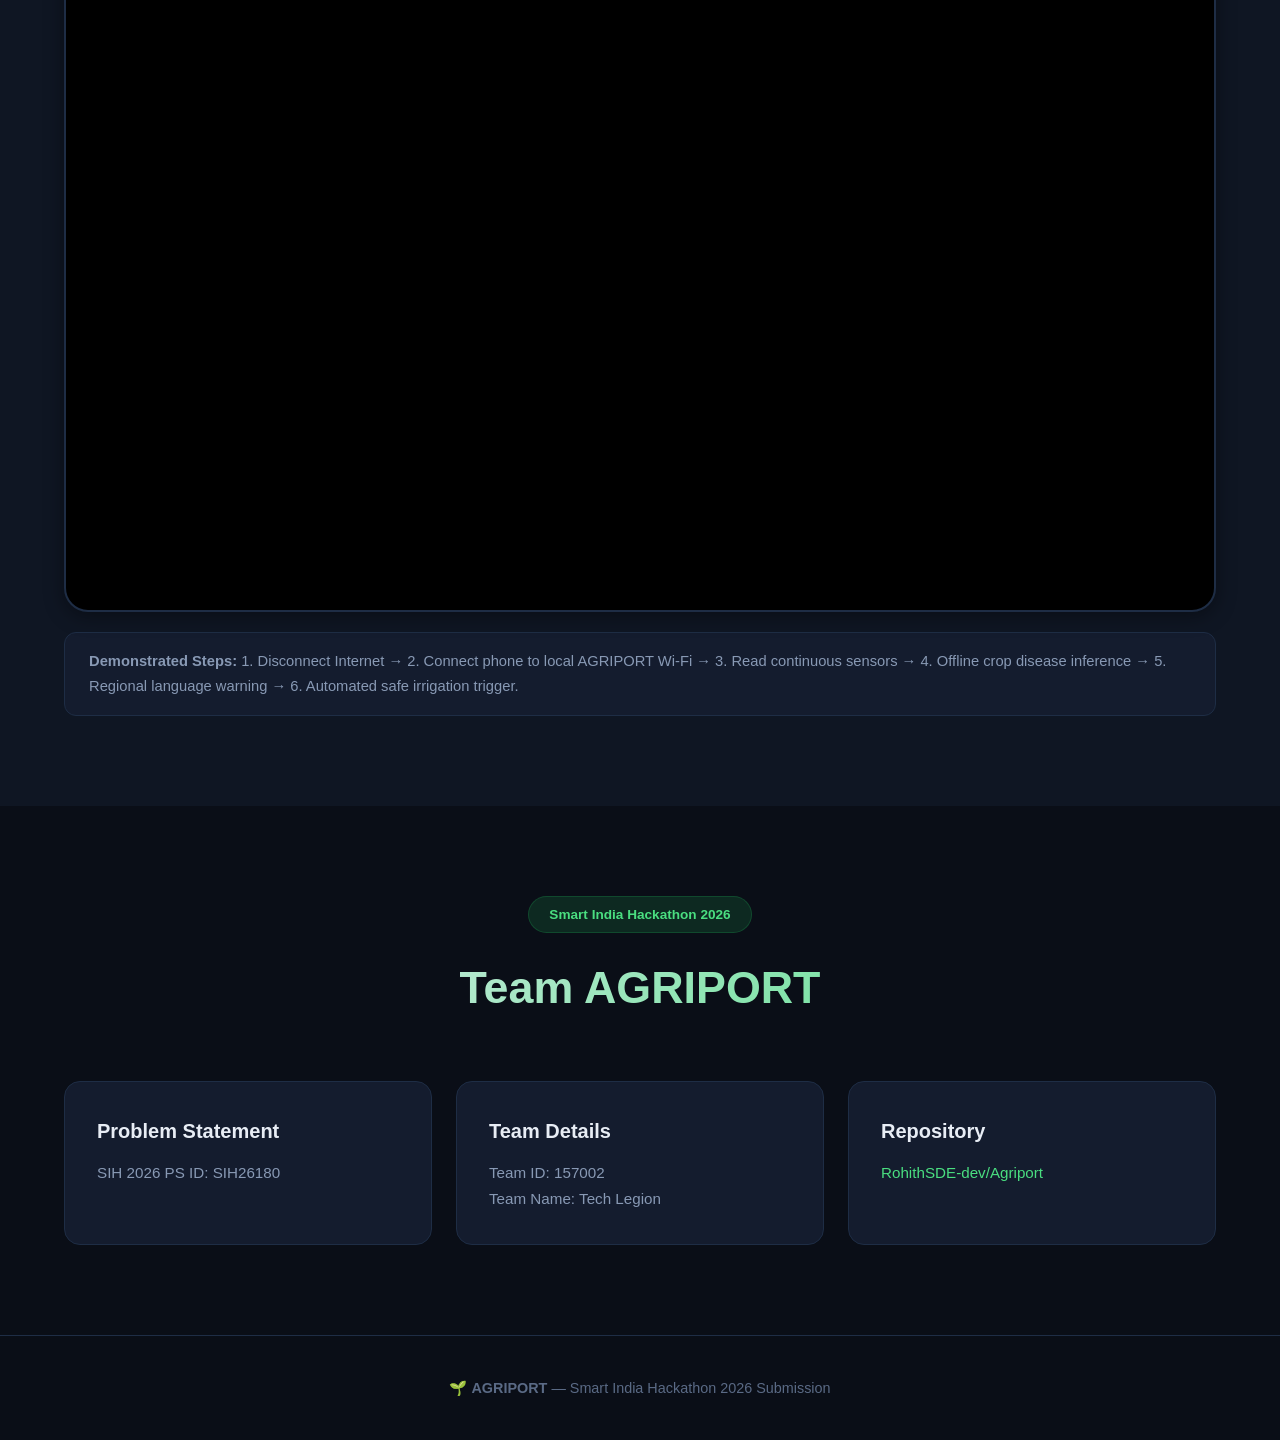
==== commit 6ff3c03a: "new_udpate" ====
--- a/agriport-website/index.html
+++ b/agriport-website/index.html
@@ -129,7 +129,7 @@
     <!-- HERO -->
     <section class="hero" id="hero">
         <div class="hero-content">
-            <div class="hero-badge">Smart India Hackathon 2025</div>
+            <div class="hero-badge">Smart India Hackathon 2026</div>
             <h1 class="hero-title">AGRI<span class="title-highlight">PORT</span></h1>
             <p class="hero-subtitle">Offline Multimodal Edge AI for Crop Health & Smart Irrigation</p>
             <p class="hero-description">
@@ -256,17 +256,17 @@
     <section class="section" id="team">
         <div class="container">
             <div class="section-header">
-                <span class="section-tag">Smart India Hackathon 2025</span>
+                <span class="section-tag">Smart India Hackathon 2026</span>
                 <h2 class="section-title">Team AGRIPORT</h2>
             </div>
             <div class="grid-3">
                 <div class="card">
                     <h3>Problem Statement</h3>
-                    <p>SIH 2025 PS ID: [Your PS ID]</p>
+                    <p>SIH 2026 PS ID: SIH26180</p>
                 </div>
                 <div class="card">
                     <h3>Team Details</h3>
-                    <p>Team ID: [Your Team ID]<br>Team Name: [Your Team Name]</p>
+                    <p>Team ID: 157002 <br>Team Name: Tech Legion</p>
                 </div>
                 <div class="card">
                     <h3>Repository</h3>
@@ -279,7 +279,7 @@
     <!-- FOOTER -->
     <footer class="footer">
         <div class="container">
-            <p>🌱 <strong>AGRIPORT</strong> — Smart India Hackathon 2025 Submission</p>
+            <p>🌱 <strong>AGRIPORT</strong> — Smart India Hackathon 2026 Submission</p>
         </div>
     </footer>
 
